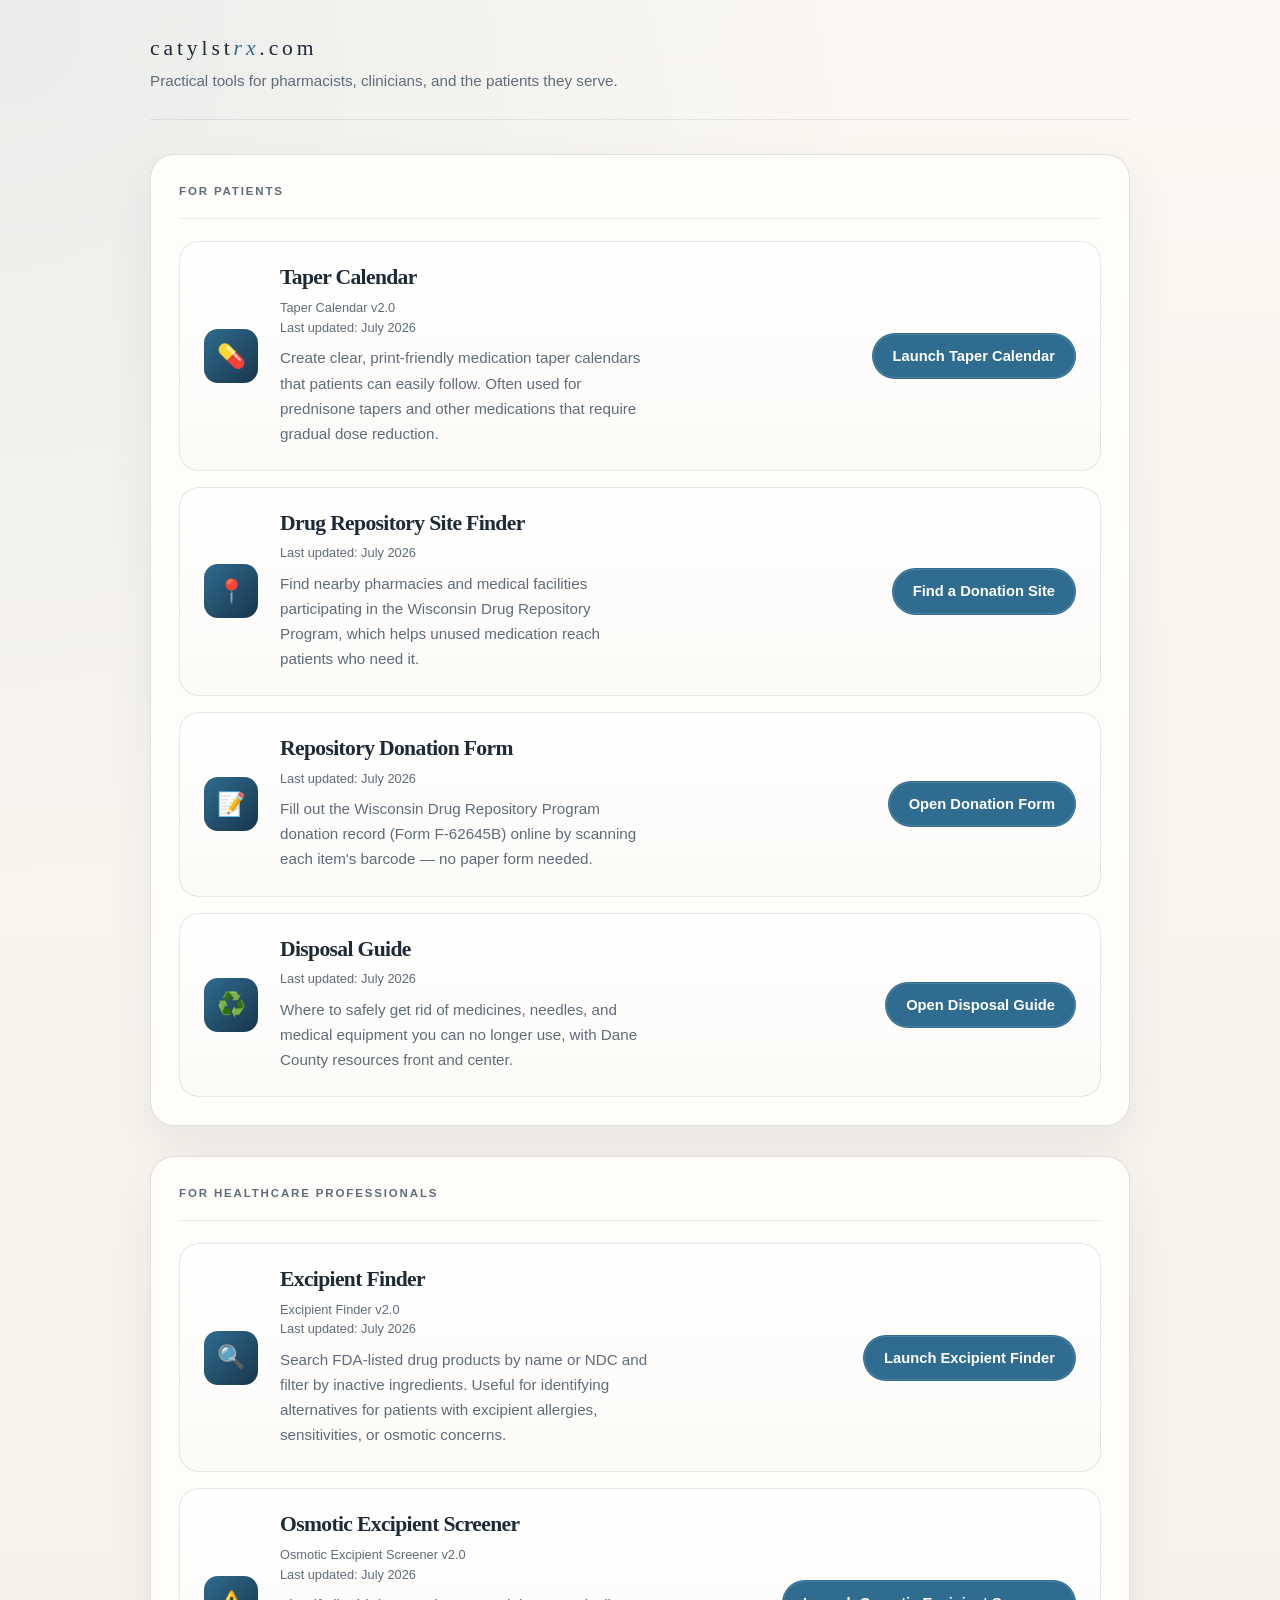
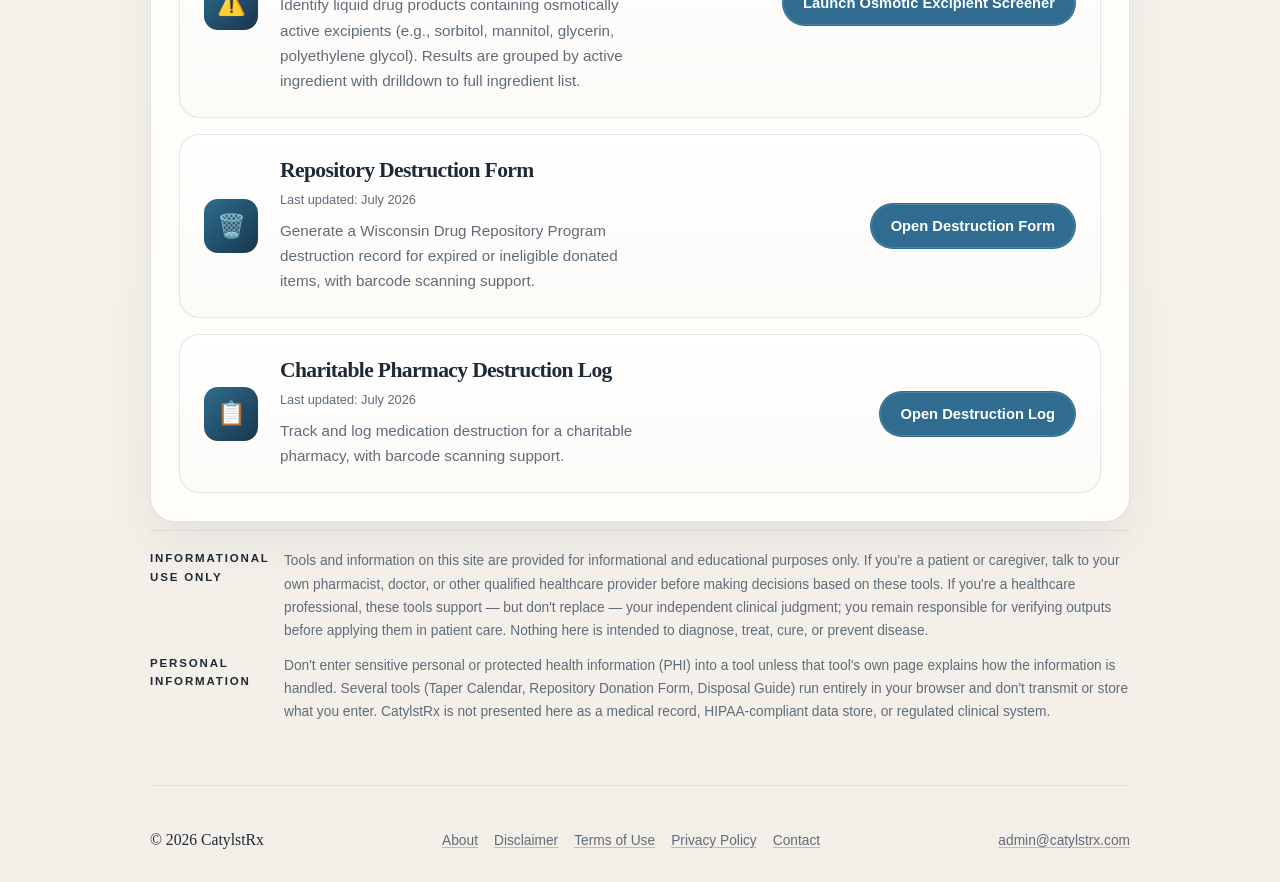
==== index.html @ 15742e67 "Reposition homepage and legal pages for a mixed patient/clinician audience List all 8 tools split in" ====
<!DOCTYPE html>
<html lang="en">
<head>
  <meta charset="UTF-8" />
  <!-- Google tag (gtag.js) -->
  <script async src="https://www.googletagmanager.com/gtag/js?id=G-BW46R6CCKD"></script>
  <script>
    window.dataLayer = window.dataLayer || [];
    function gtag(){dataLayer.push(arguments);}
    gtag('js', new Date());
    gtag('config', 'G-BW46R6CCKD');
  </script>
  <meta name="viewport" content="width=device-width, initial-scale=1.0" />
  <title>Medication Taper Calendar Generator for Clinicians | CatylstRx</title>
  <link rel="icon" type="image/svg+xml" href="favicon.svg" />
  <link rel="canonical" href="https://www.catylstrx.com/" />
  <meta
    name="description"
    content="Create clear, print-friendly medication taper calendars for patients. A simple tool for pharmacists and clinicians that helps generate structured taper schedules."
  />
  <meta name="robots" content="index, follow" />
  <meta property="og:title" content="Medication Taper Calendar Generator | CatylstRx" />
  <meta property="og:description" content="Create clear, printable medication taper calendars for patients." />
  <meta property="og:type" content="website" />
  <meta property="og:url" content="https://www.catylstrx.com" />
  <meta property="og:image" content="https://www.catylstrx.com/favicon.svg" />
  <script type="application/ld+json">
  {
   "@context": "https://schema.org",
   "@type": "WebApplication",
   "name": "TaperCal",
   "applicationCategory": "HealthApplication",
   "operatingSystem": "Web",
   "description": "A tool that generates clear medication taper calendars for clinicians and patients.",
   "url": "https://www.catylstrx.com",
   "creator": {
     "@type": "Person",
     "name": "Philip Trapskin"
   }
  }
  </script>
  <script type="application/ld+json">
  {
   "@context": "https://schema.org",
   "@type": "Organization",
   "name": "CatylstRx",
   "url": "https://www.catylstrx.com",
   "founder": {
     "@type": "Person",
     "name": "Philip Trapskin",
     "jobTitle": "Pharmacist"
   },
   "sameAs": [
     "https://www.linkedin.com/in/philip-trapskin-pharmd-bcps-945b9240/"
   ]
  }
  </script>
  <script type="application/ld+json">
  {
   "@context": "https://schema.org",
   "@type": "WebApplication",
   "name": "TaperCal",
   "applicationCategory": "HealthApplication",
   "operatingSystem": "Web",
   "description": "A clinician tool that generates print-friendly medication taper calendars.",
   "url": "https://www.catylstrx.com",
   "creator": {
     "@type": "Person",
     "name": "Philip Trapskin"
   }
  }
  </script>
  <style>
    :root {
      --bg: #f3efe8;
      --bg-soft: #fbf8f3;
      --surface: rgba(255, 255, 255, 0.86);
      --surface-strong: #fffdf9;
      --surface-muted: rgba(255, 255, 255, 0.68);
      --text: #1f2a37;
      --muted: #5f6c7a;
      --line: rgba(31, 42, 55, 0.14);
      --accent: #2f6c8f;
      --accent-deep: #18364c;
      --shadow: 0 22px 50px rgba(24, 54, 76, 0.07);
      --radius: 24px;
    }

    * {
      box-sizing: border-box;
    }

    html,
    body {
      margin: 0;
      min-height: 100%;
    }

    body {
      font-family: Georgia, "Times New Roman", serif;
      color: var(--text);
      background:
        radial-gradient(circle at top left, rgba(47, 108, 143, 0.08), transparent 32%),
        linear-gradient(180deg, var(--bg-soft) 0%, var(--bg) 100%);
      line-height: 1.5;
    }

    a {
      color: inherit;
      text-decoration: none;
    }

    .page {
      min-height: 100vh;
      padding: 28px 24px 24px;
    }

    .shell {
      width: min(100%, 980px);
      margin: 0 auto;
    }

    .topbar {
      display: flex;
      flex-direction: column;
      align-items: flex-start;
      gap: 6px;
      padding: 4px 0 26px;
      border-bottom: 1px solid rgba(31, 42, 55, 0.08);
    }

    .site-tagline {
      margin: 0;
      font-family: Arial, Helvetica, sans-serif;
      font-size: 0.95rem;
      color: var(--muted);
    }

    .wordmark {
      font-size: clamp(1.1rem, 2vw, 1.35rem);
      letter-spacing: 0.18em;
      text-transform: lowercase;
    }

    .wordmark span {
      color: var(--accent);
      font-style: italic;
    }

    .section-label,
    .hero-copy,
    .tool-copy,
    .policy-text,
    .footer-nav,
    .footer-email,
    .footer-meta {
      color: var(--muted);
      font-family: Arial, Helvetica, sans-serif;
    }

    .section-label,
    .policy-label {
      font-size: 0.72rem;
      font-weight: 700;
      letter-spacing: 0.16em;
      text-transform: uppercase;
    }

    .main-content {
      display: grid;
      gap: 30px;
      padding-top: 34px;
    }

    h1,
    h2,
    h3,
    p {
      margin: 0;
    }

    h1,
    h2,
    h3 {
      letter-spacing: -0.03em;
    }

    .tools-section,
    .policy-card {
      border: 1px solid var(--line);
      border-radius: var(--radius);
      background: var(--surface-strong);
    }

    .tools-section {
      padding: 28px;
      box-shadow: var(--shadow);
    }

    .section-heading {
      display: grid;
      gap: 10px;
      padding-bottom: 18px;
      margin-bottom: 22px;
      border-bottom: 1px solid rgba(31, 42, 55, 0.08);
    }

    .section-label {
      margin-bottom: 0;
    }

    .tools-list {
      display: grid;
      gap: 16px;
    }

    .tool-row {
      display: grid;
      grid-template-columns: auto minmax(0, 1fr) auto;
      gap: 22px;
      align-items: center;
      padding: 24px;
      border: 1px solid rgba(31, 42, 55, 0.1);
      border-radius: 20px;
      background: linear-gradient(180deg, #fff 0%, #fcfaf7 100%);
    }

    .tool-icon {
      width: 54px;
      height: 54px;
      border-radius: 14px;
      display: flex;
      align-items: center;
      justify-content: center;
      background: linear-gradient(135deg, var(--accent), var(--accent-deep));
      color: #fff;
      font-size: 1.45rem;
      flex-shrink: 0;
    }

    .tool-body {
      min-width: 0;
      display: grid;
      gap: 8px;
      align-content: center;
    }

    .tool-name {
      font-size: 1.35rem;
      line-height: 1.08;
    }

    .tool-meta {
      color: var(--muted);
      font-family: Arial, Helvetica, sans-serif;
      font-size: 0.8rem;
      line-height: 1.55;
    }

    .tool-copy {
      max-width: 44ch;
      font-size: 0.95rem;
      line-height: 1.65;
    }

    .button {
      display: inline-flex;
      align-items: center;
      justify-content: center;
      min-height: 46px;
      min-width: 162px;
      padding: 11px 20px;
      border: 1px solid transparent;
      border-radius: 999px;
      background: var(--accent);
      box-shadow: inset 0 0 0 1px rgba(255, 255, 255, 0.14);
      color: #fff;
      font-family: Arial, Helvetica, sans-serif;
      font-size: 0.92rem;
      font-weight: 700;
      transition: background 0.2s ease, border-color 0.2s ease, transform 0.15s ease;
    }

    .button:hover {
      background: var(--accent-deep);
      border-color: rgba(255, 255, 255, 0.08);
      transform: translateY(-1px);
    }

    .policy-label {
      color: var(--text);
      font-family: Arial, Helvetica, sans-serif;
    }

    .policy-text {
      font-size: 0.86rem;
      line-height: 1.68;
    }

    .footer-legal {
      display: grid;
      gap: 12px;
      padding: 18px 0 20px;
      border-top: 1px solid rgba(31, 42, 55, 0.08);
      margin-top: 8px;
    }

    .footer-meta {
      display: grid;
      grid-template-columns: 120px minmax(0, 1fr);
      gap: 14px;
      font-size: 0.8rem;
      line-height: 1.6;
    }

    .footer {
      display: grid;
      grid-template-columns: auto 1fr auto;
      gap: 18px;
      align-items: end;
      padding: 42px 0 6px;
      border-top: 1px solid rgba(31, 42, 55, 0.08);
      margin-top: 42px;
    }

    .footer-brand {
      color: var(--text);
      font-size: 0.98rem;
    }

    .footer-nav {
      display: flex;
      justify-content: center;
      gap: 16px;
      flex-wrap: wrap;
      font-size: 0.86rem;
    }

    .footer-email {
      font-size: 0.86rem;
      white-space: nowrap;
    }

    .footer a {
      text-decoration: underline;
      text-decoration-color: rgba(47, 108, 143, 0.36);
      text-underline-offset: 0.16em;
    }

    @media (max-width: 860px) {
      .footer {
        grid-template-columns: 1fr;
        align-items: start;
      }

      .footer-nav {
        justify-content: flex-start;
      }

      .footer-meta {
        grid-template-columns: 1fr;
        gap: 6px;
      }
    }

    @media (max-width: 760px) {
      .topbar,
      .tool-row {
        grid-template-columns: 1fr;
        align-items: start;
      }

      .topbar {
        flex-direction: column;
        align-items: start;
      }

      .tool-row {
        gap: 18px;
      }

      .button {
        min-width: 0;
      }
    }

    @media (max-width: 640px) {
      .page {
        padding: 18px;
      }

      .tools-section {
        padding: 22px;
      }

      .main-content {
        gap: 22px;
        padding-top: 24px;
      }

      h1 {
        max-width: 100%;
        font-size: clamp(1.8rem, 9vw, 2.45rem);
      }

      .button {
        width: 100%;
      }
    }
  </style>
</head>
<body>
  <div class="page">
    <div class="shell">
      <header class="topbar">
        <div class="wordmark">catylst<span>rx</span>.com</div>
        <p class="site-tagline">Practical tools for pharmacists, clinicians, and the patients they serve.</p>
      </header>

      <main class="main-content">
        <section class="tools-section" id="patient-tools" aria-labelledby="patient-tools-title">
          <div class="section-heading">
            <h2 class="section-label" id="patient-tools-title">For Patients</h2>
          </div>

          <div class="tools-list">
            <article class="tool-row">
              <div class="tool-icon" aria-hidden="true">&#128138;</div>
              <div class="tool-body">
                <h3 class="tool-name">Taper Calendar</h3>
                <p class="tool-meta">Taper Calendar v2.0<br />Last updated: July 2026</p>
                <p class="tool-copy">Create clear, print-friendly medication taper calendars that patients can easily follow. Often used for prednisone tapers and other medications that require gradual dose reduction.</p>
              </div>
              <a class="button" href="taper-calendar.html">Launch Taper Calendar</a>
            </article>

            <article class="tool-row">
              <div class="tool-icon" aria-hidden="true">&#128205;</div>
              <div class="tool-body">
                <h3 class="tool-name">Drug Repository Site Finder</h3>
                <p class="tool-meta">Last updated: July 2026</p>
                <p class="tool-copy">Find nearby pharmacies and medical facilities participating in the Wisconsin Drug Repository Program, which helps unused medication reach patients who need it.</p>
              </div>
              <a class="button" href="https://tools.catylstrx.com/donate-meds">Find a Donation Site</a>
            </article>

            <article class="tool-row">
              <div class="tool-icon" aria-hidden="true">&#128221;</div>
              <div class="tool-body">
                <h3 class="tool-name">Repository Donation Form</h3>
                <p class="tool-meta">Last updated: July 2026</p>
                <p class="tool-copy">Fill out the Wisconsin Drug Repository Program donation record (Form F-62645B) online by scanning each item's barcode &mdash; no paper form needed.</p>
              </div>
              <a class="button" href="https://tools.catylstrx.com/drug-donation-record">Open Donation Form</a>
            </article>

            <article class="tool-row">
              <div class="tool-icon" aria-hidden="true">&#9851;&#65039;</div>
              <div class="tool-body">
                <h3 class="tool-name">Disposal Guide</h3>
                <p class="tool-meta">Last updated: July 2026</p>
                <p class="tool-copy">Where to safely get rid of medicines, needles, and medical equipment you can no longer use, with Dane County resources front and center.</p>
              </div>
              <a class="button" href="https://tools.catylstrx.com/dispose-meds">Open Disposal Guide</a>
            </article>
          </div>
        </section>

        <section class="tools-section" id="professional-tools" aria-labelledby="professional-tools-title">
          <div class="section-heading">
            <h2 class="section-label" id="professional-tools-title">For Healthcare Professionals</h2>
          </div>

          <div class="tools-list">
            <article class="tool-row">
              <div class="tool-icon" aria-hidden="true">&#128269;</div>
              <div class="tool-body">
                <h3 class="tool-name">Excipient Finder</h3>
                <p class="tool-meta">Excipient Finder v2.0<br />Last updated: July 2026</p>
                <p class="tool-copy">Search FDA-listed drug products by name or NDC and filter by inactive ingredients. Useful for identifying alternatives for patients with excipient allergies, sensitivities, or osmotic concerns.</p>
              </div>
              <a class="button" href="https://tools.catylstrx.com/">Launch Excipient Finder</a>
            </article>

            <article class="tool-row">
              <div class="tool-icon" aria-hidden="true">&#9888;&#65039;</div>
              <div class="tool-body">
                <h3 class="tool-name">Osmotic Excipient Screener</h3>
                <p class="tool-meta">Osmotic Excipient Screener v2.0<br />Last updated: July 2026</p>
                <p class="tool-copy">Identify liquid drug products containing osmotically active excipients (e.g., sorbitol, mannitol, glycerin, polyethylene glycol). Results are grouped by active ingredient with drilldown to full ingredient list.</p>
              </div>
              <a class="button" href="https://tools.catylstrx.com/osmotic-excipient-screener">Launch Osmotic Excipient Screener</a>
            </article>

            <article class="tool-row">
              <div class="tool-icon" aria-hidden="true">&#128465;&#65039;</div>
              <div class="tool-body">
                <h3 class="tool-name">Repository Destruction Form</h3>
                <p class="tool-meta">Last updated: July 2026</p>
                <p class="tool-copy">Generate a Wisconsin Drug Repository Program destruction record for expired or ineligible donated items, with barcode scanning support.</p>
              </div>
              <a class="button" href="https://tools.catylstrx.com/drug-destruction-record">Open Destruction Form</a>
            </article>

            <article class="tool-row">
              <div class="tool-icon" aria-hidden="true">&#128203;</div>
              <div class="tool-body">
                <h3 class="tool-name">Charitable Pharmacy Destruction Log</h3>
                <p class="tool-meta">Last updated: July 2026</p>
                <p class="tool-copy">Track and log medication destruction for a charitable pharmacy, with barcode scanning support.</p>
              </div>
              <a class="button" href="https://tools.catylstrx.com/charitable-destruction-log">Open Destruction Log</a>
            </article>
          </div>
        </section>

      </main>

      <section class="footer-legal" aria-label="Compliance notices">
        <div class="footer-meta">
          <div class="policy-label" id="homepage-disclaimer-title">Informational Use Only</div>
          <div class="policy-text">
            Tools and information on this site are provided for informational and educational purposes only. If you're a patient or caregiver, talk to your own pharmacist, doctor, or other qualified healthcare provider before making decisions based on these tools. If you're a healthcare professional, these tools support &mdash; but don't replace &mdash; your independent clinical judgment; you remain responsible for verifying outputs before applying them in patient care. Nothing here is intended to diagnose, treat, cure, or prevent disease.
          </div>
        </div>
        <div class="footer-meta">
          <div class="policy-label" id="homepage-phi-title">Personal Information</div>
          <div class="policy-text">
            Don't enter sensitive personal or protected health information (PHI) into a tool unless that tool's own page explains how the information is handled. Several tools (Taper Calendar, Repository Donation Form, Disposal Guide) run entirely in your browser and don't transmit or store what you enter. CatylstRx is not presented here as a medical record, HIPAA-compliant data store, or regulated clinical system.
          </div>
        </div>
      </section>

      <footer class="footer">
        <div>
          <div class="footer-brand">&copy; 2026 CatylstRx</div>
        </div>
        <nav class="footer-nav" aria-label="Footer navigation">
          <a href="/about">About</a>
          <a href="/disclaimer">Disclaimer</a>
          <a href="/terms">Terms of Use</a>
          <a href="/privacy">Privacy Policy</a>
          <a href="mailto:admin@catylstrx.com">Contact</a>
        </nav>
        <a class="footer-email" href="mailto:admin@catylstrx.com">admin@catylstrx.com</a>
      </footer>
    </div>
  </div>
</body>
</html>
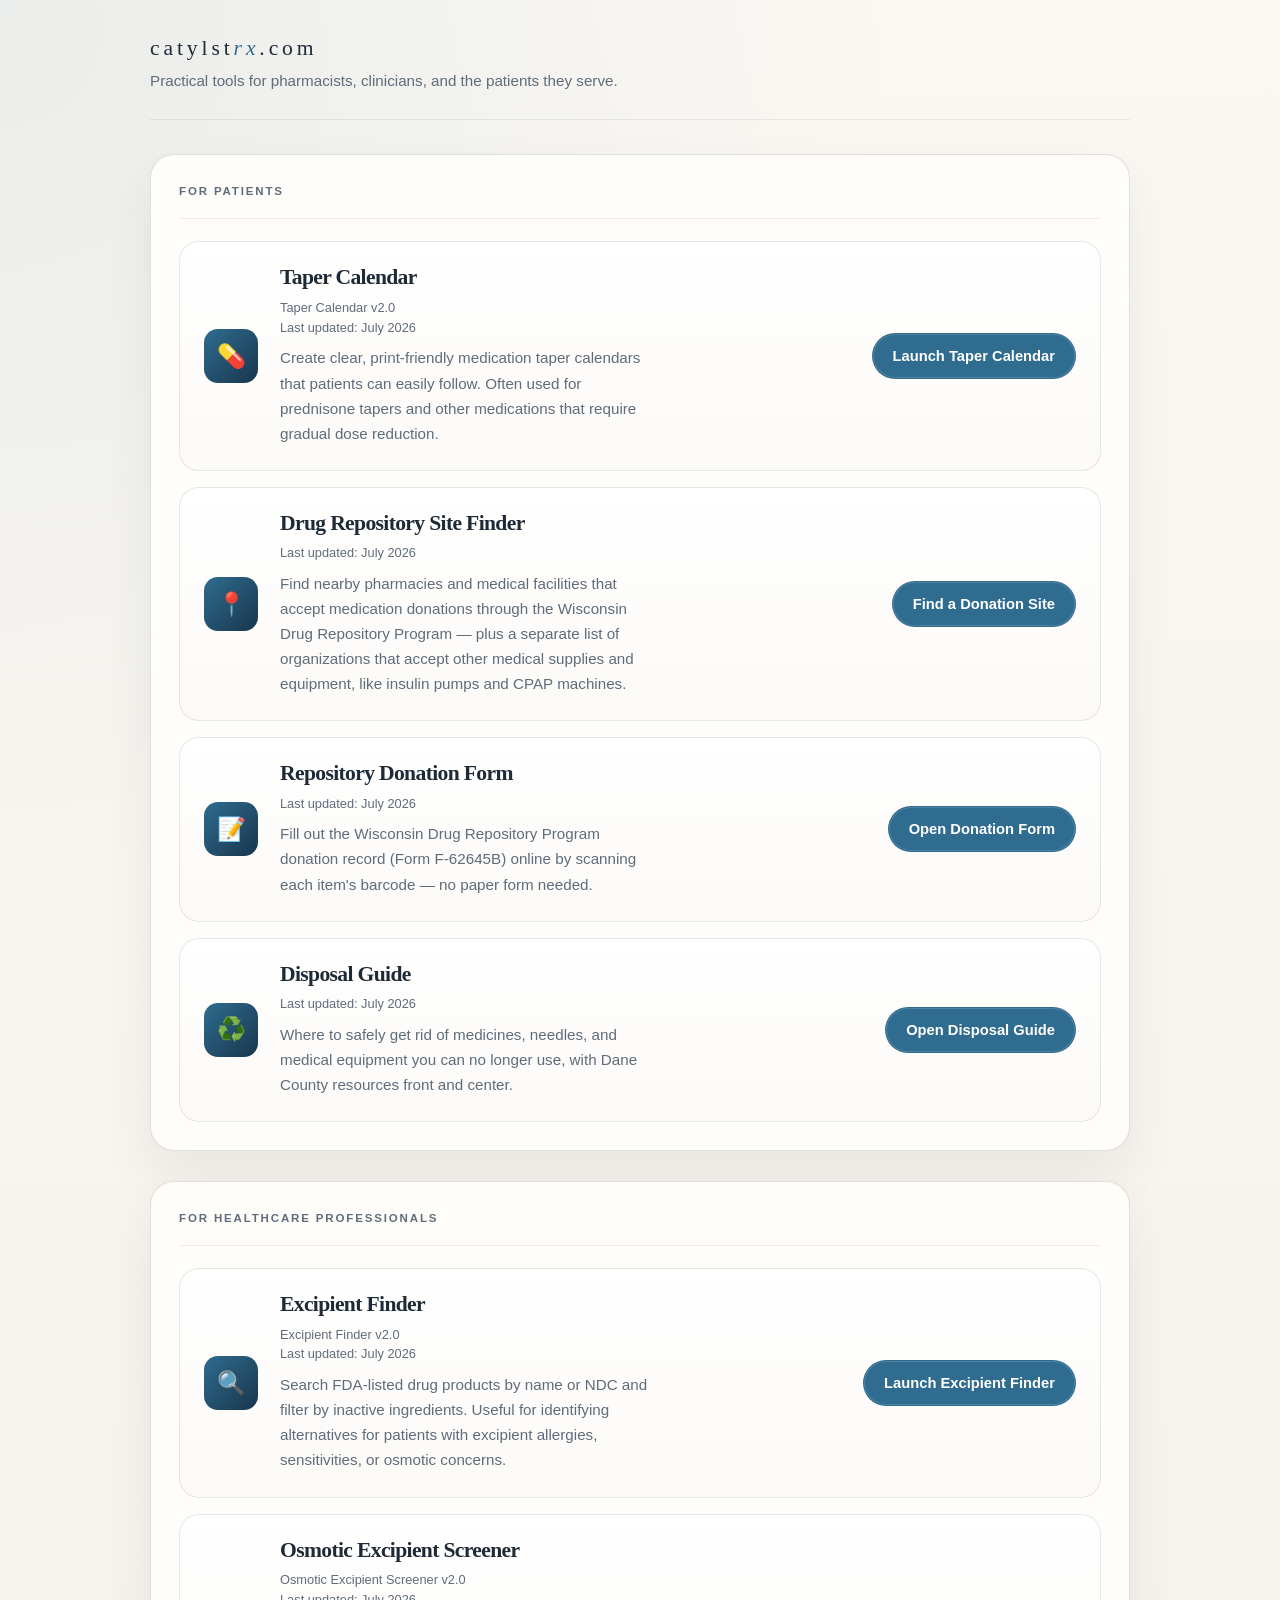
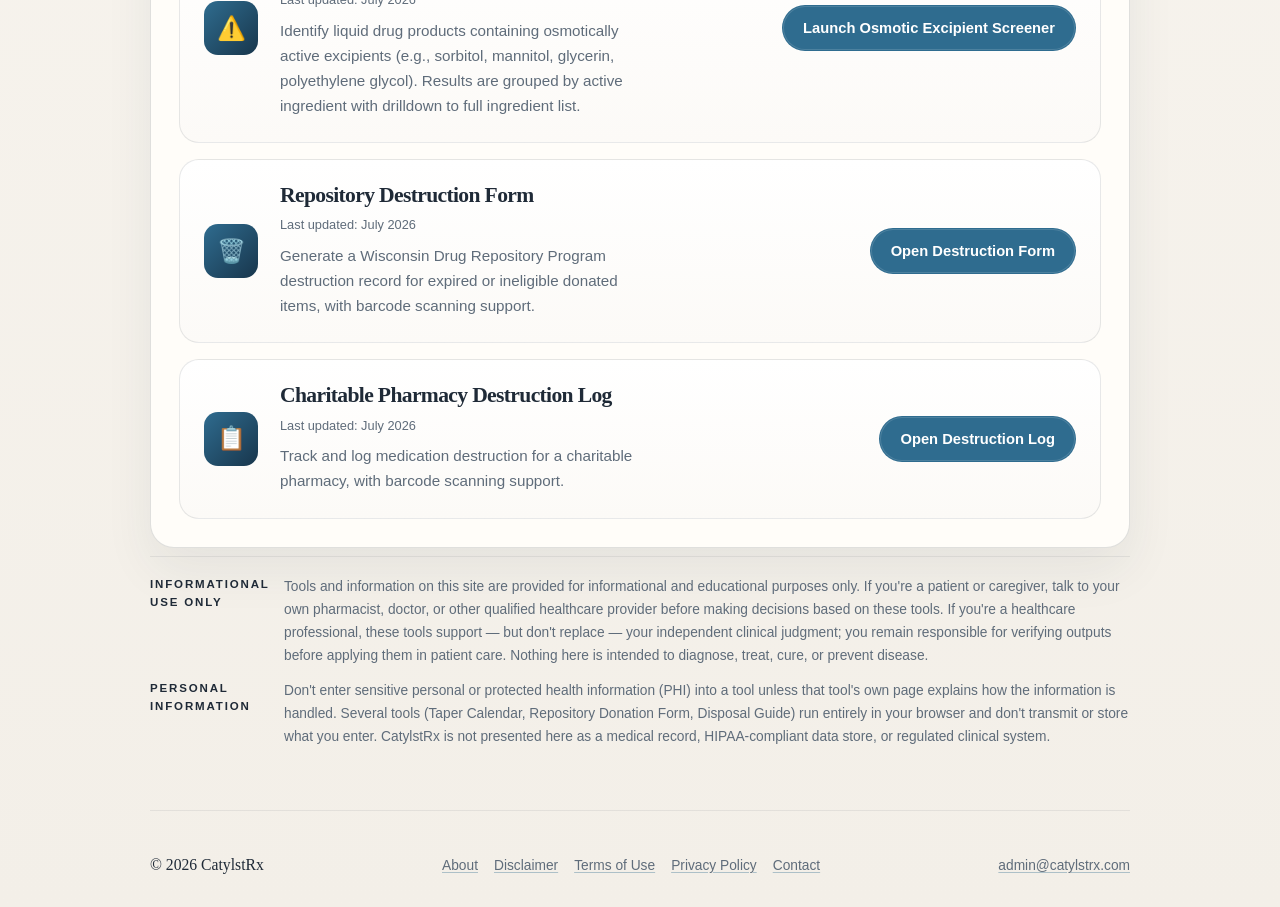
==== commit 3149de38: "Clarify Drug Repository Site Finder card description The program itself only accepts medication dona" ====
--- a/index.html
+++ b/index.html
@@ -439,7 +439,7 @@
               <div class="tool-body">
                 <h3 class="tool-name">Drug Repository Site Finder</h3>
                 <p class="tool-meta">Last updated: July 2026</p>
-                <p class="tool-copy">Find nearby pharmacies and medical facilities participating in the Wisconsin Drug Repository Program, which helps unused medication reach patients who need it.</p>
+                <p class="tool-copy">Find nearby pharmacies and medical facilities that accept medication donations through the Wisconsin Drug Repository Program &mdash; plus a separate list of organizations that accept other medical supplies and equipment, like insulin pumps and CPAP machines.</p>
               </div>
               <a class="button" href="https://tools.catylstrx.com/donate-meds">Find a Donation Site</a>
             </article>
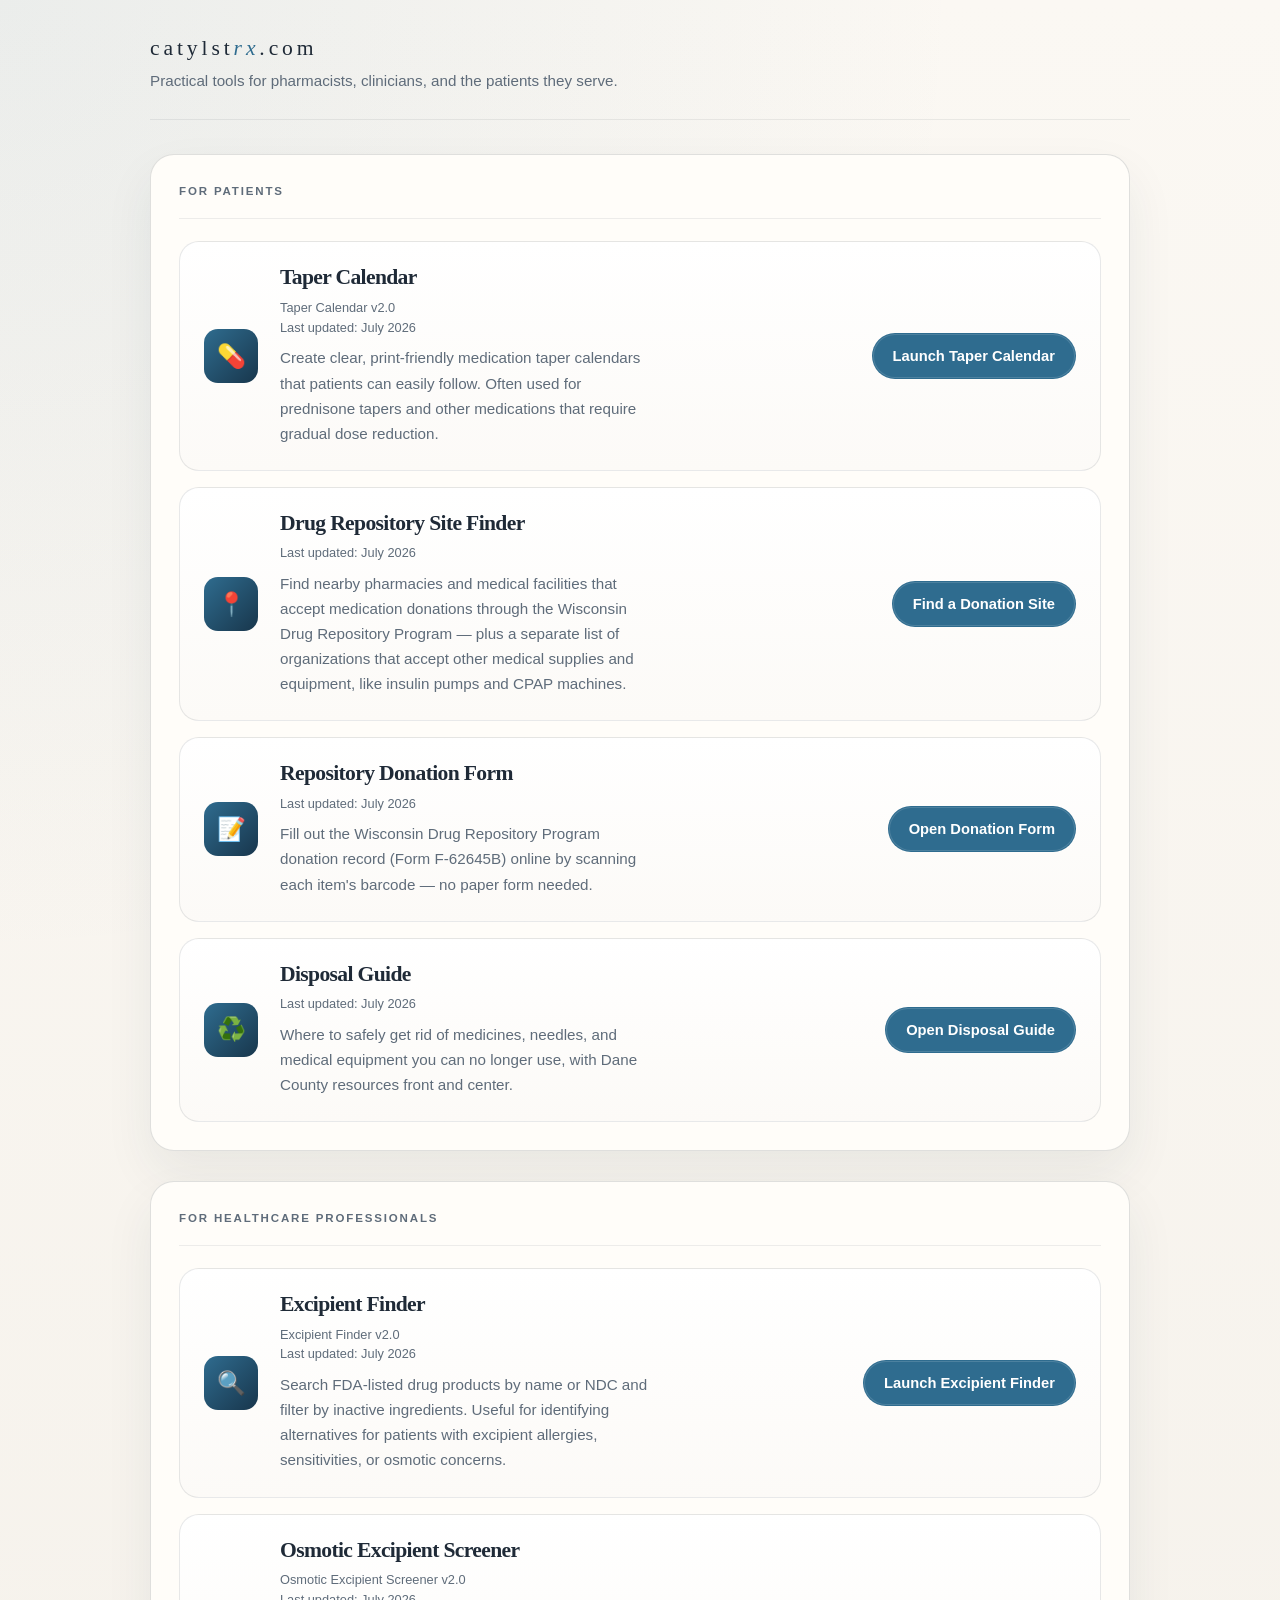
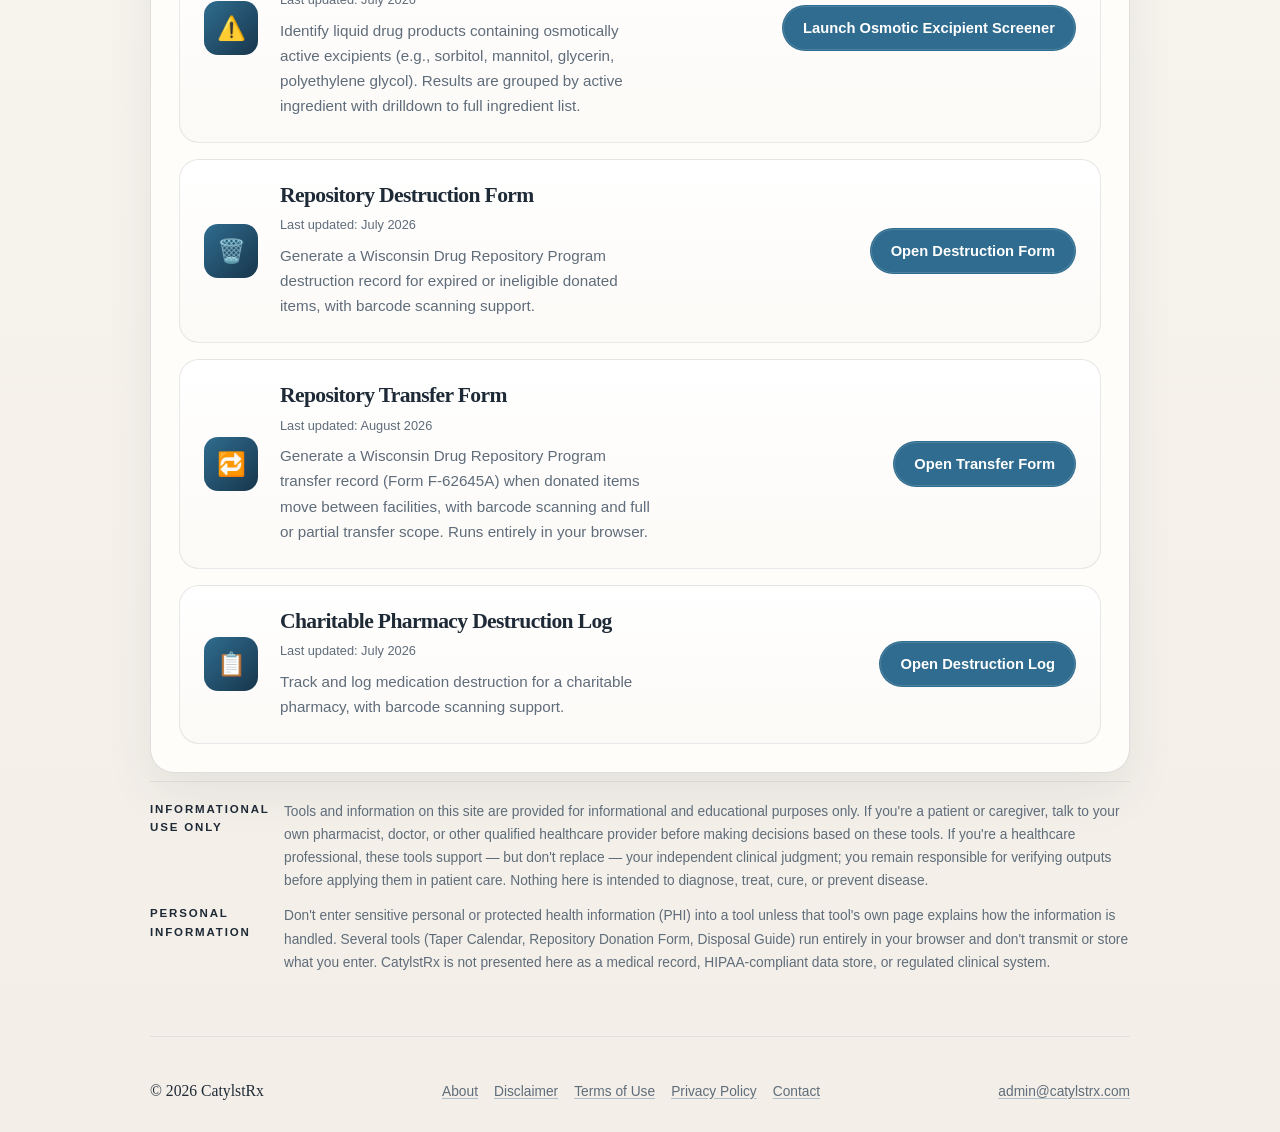
==== commit 8c14840d: "Add Repository Transfer Form card to homepage Co-Authored-By: Claude Sonnet 5 <noreply@anthropic.com" ====
--- a/index.html
+++ b/index.html
@@ -503,6 +503,16 @@
             </article>
 
             <article class="tool-row">
+              <div class="tool-icon" aria-hidden="true">&#128257;</div>
+              <div class="tool-body">
+                <h3 class="tool-name">Repository Transfer Form</h3>
+                <p class="tool-meta">Last updated: August 2026</p>
+                <p class="tool-copy">Generate a Wisconsin Drug Repository Program transfer record (Form F-62645A) when donated items move between facilities, with barcode scanning and full or partial transfer scope. Runs entirely in your browser.</p>
+              </div>
+              <a class="button" href="https://tools.catylstrx.com/drug-transfer-record">Open Transfer Form</a>
+            </article>
+
+            <article class="tool-row">
               <div class="tool-icon" aria-hidden="true">&#128203;</div>
               <div class="tool-body">
                 <h3 class="tool-name">Charitable Pharmacy Destruction Log</h3>
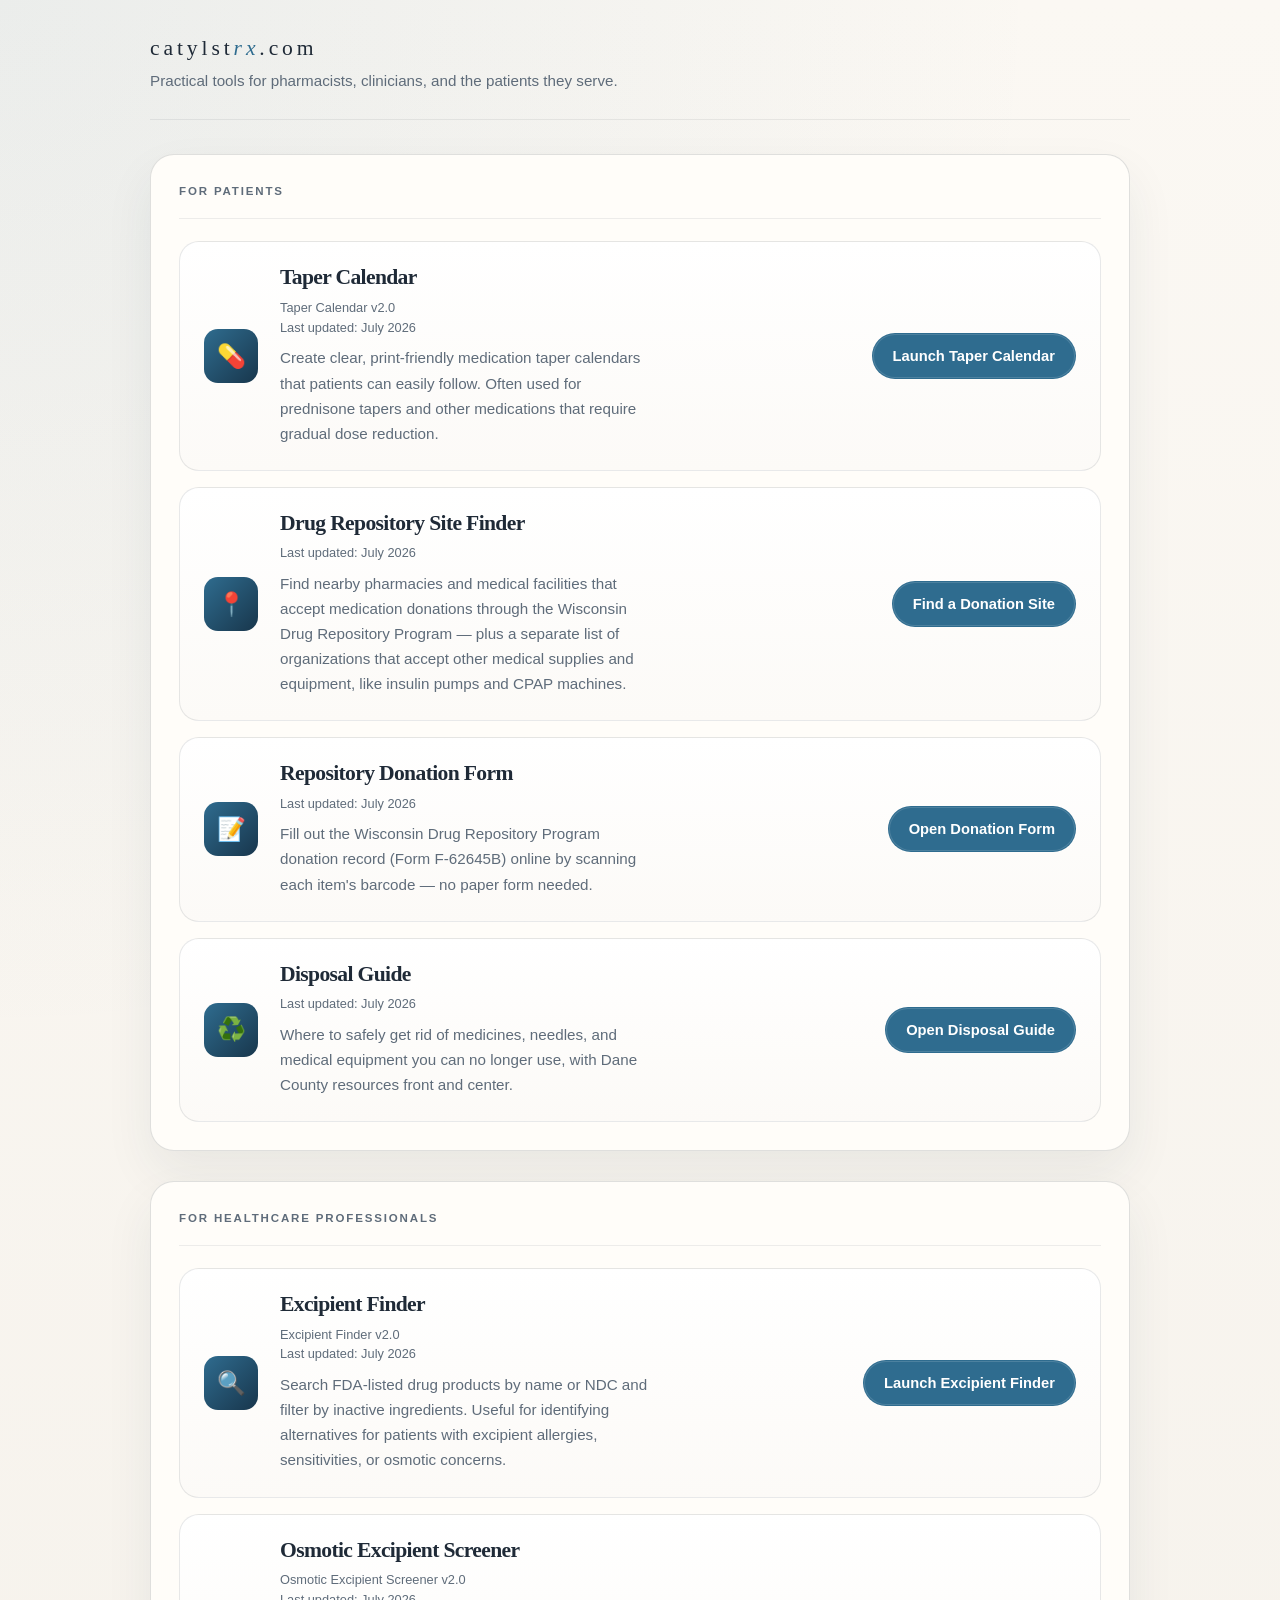
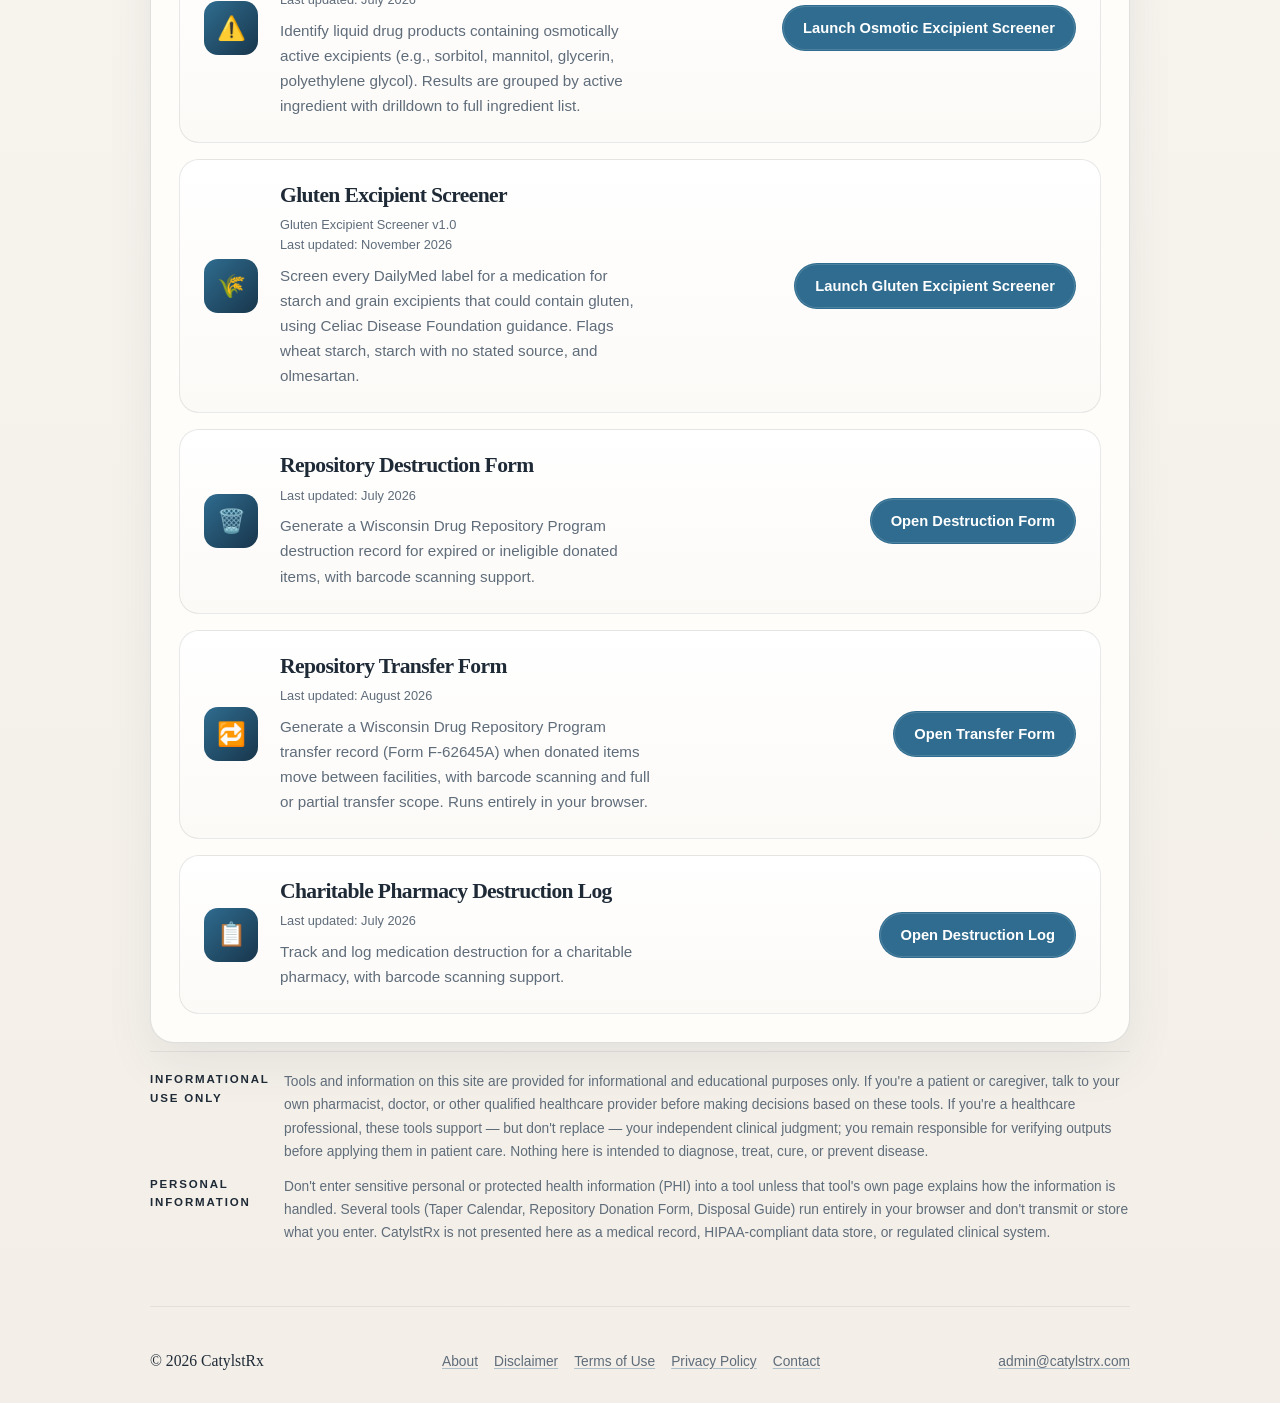
==== commit e17c17fc: "Add Gluten Excipient Screener card to homepage Co-Authored-By: Claude Opus 5.5 <noreply@anthropic.co" ====
--- a/index.html
+++ b/index.html
@@ -493,6 +493,16 @@
             </article>
 
             <article class="tool-row">
+              <div class="tool-icon" aria-hidden="true">&#127806;</div>
+              <div class="tool-body">
+                <h3 class="tool-name">Gluten Excipient Screener</h3>
+                <p class="tool-meta">Gluten Excipient Screener v1.0<br />Last updated: November 2026</p>
+                <p class="tool-copy">Screen every DailyMed label for a medication for starch and grain excipients that could contain gluten, using Celiac Disease Foundation guidance. Flags wheat starch, starch with no stated source, and olmesartan.</p>
+              </div>
+              <a class="button" href="https://tools.catylstrx.com/gluten-screener">Launch Gluten Excipient Screener</a>
+            </article>
+
+            <article class="tool-row">
               <div class="tool-icon" aria-hidden="true">&#128465;&#65039;</div>
               <div class="tool-body">
                 <h3 class="tool-name">Repository Destruction Form</h3>
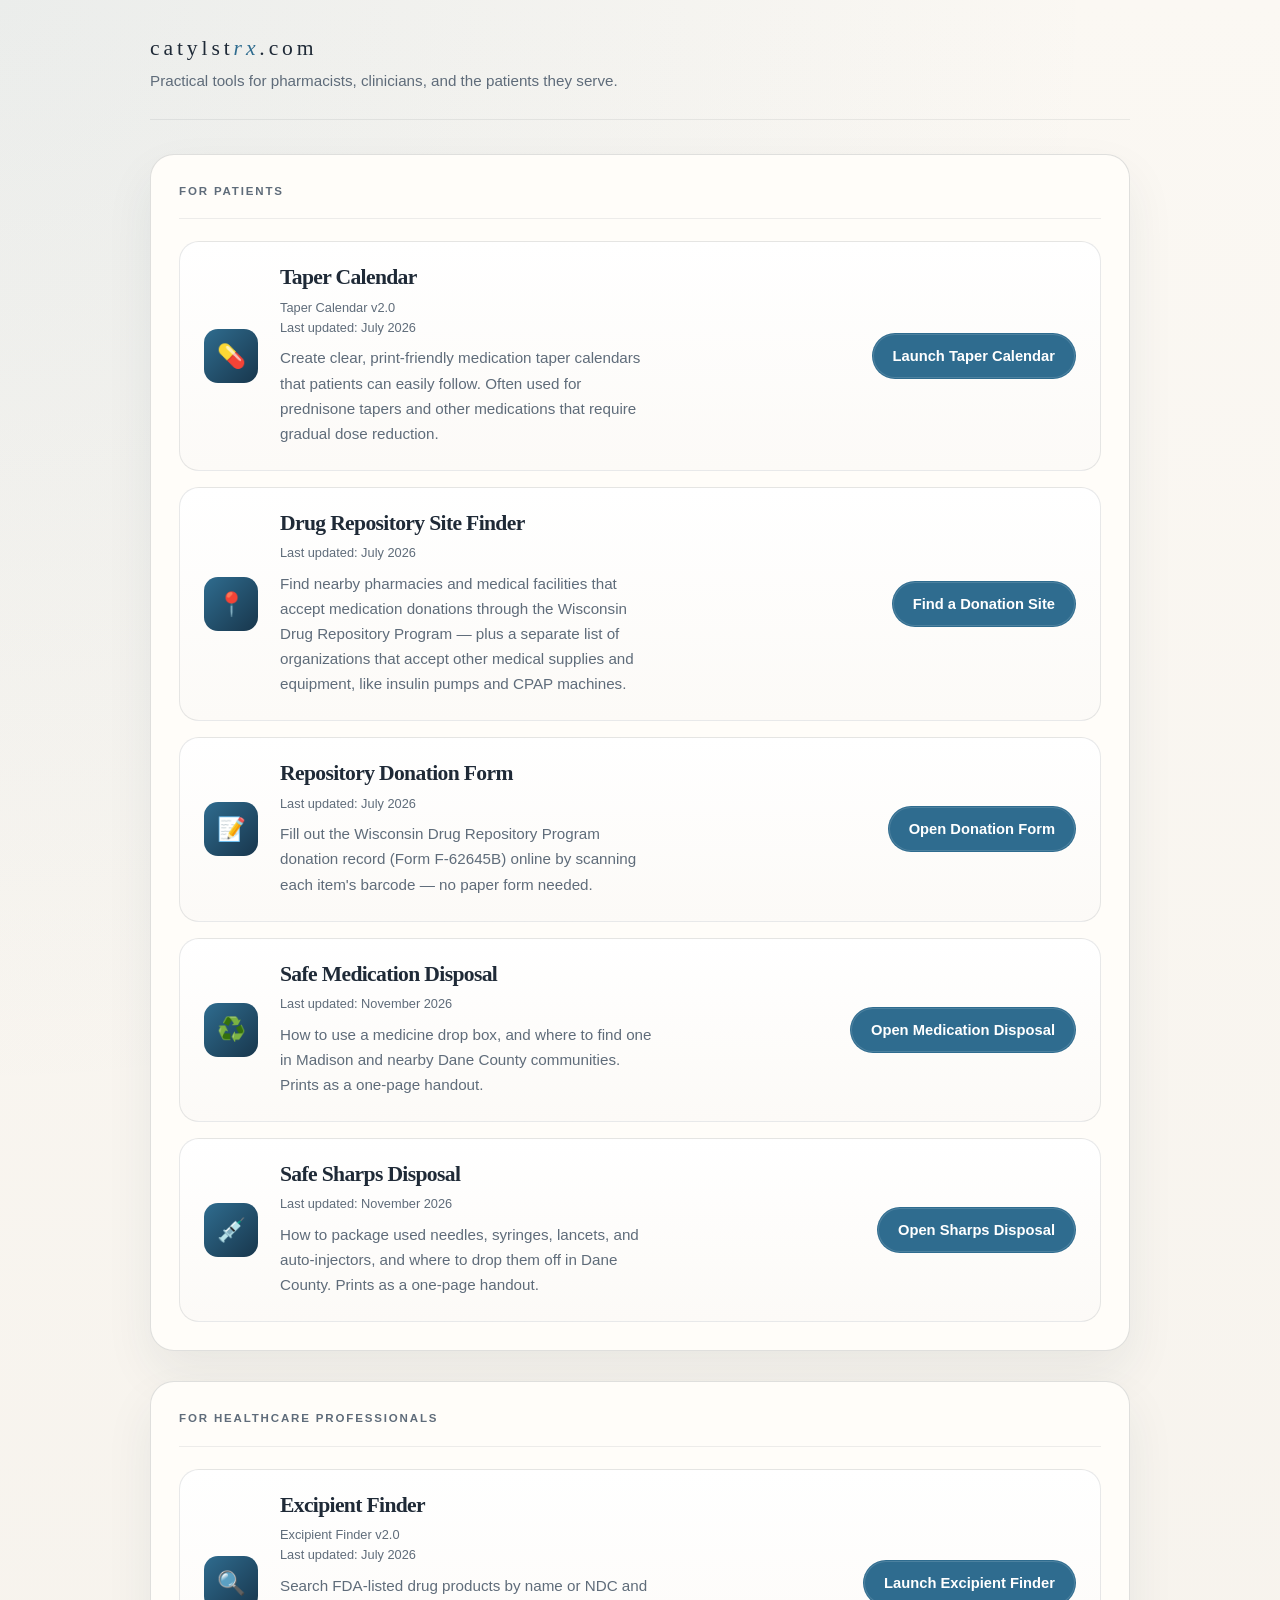
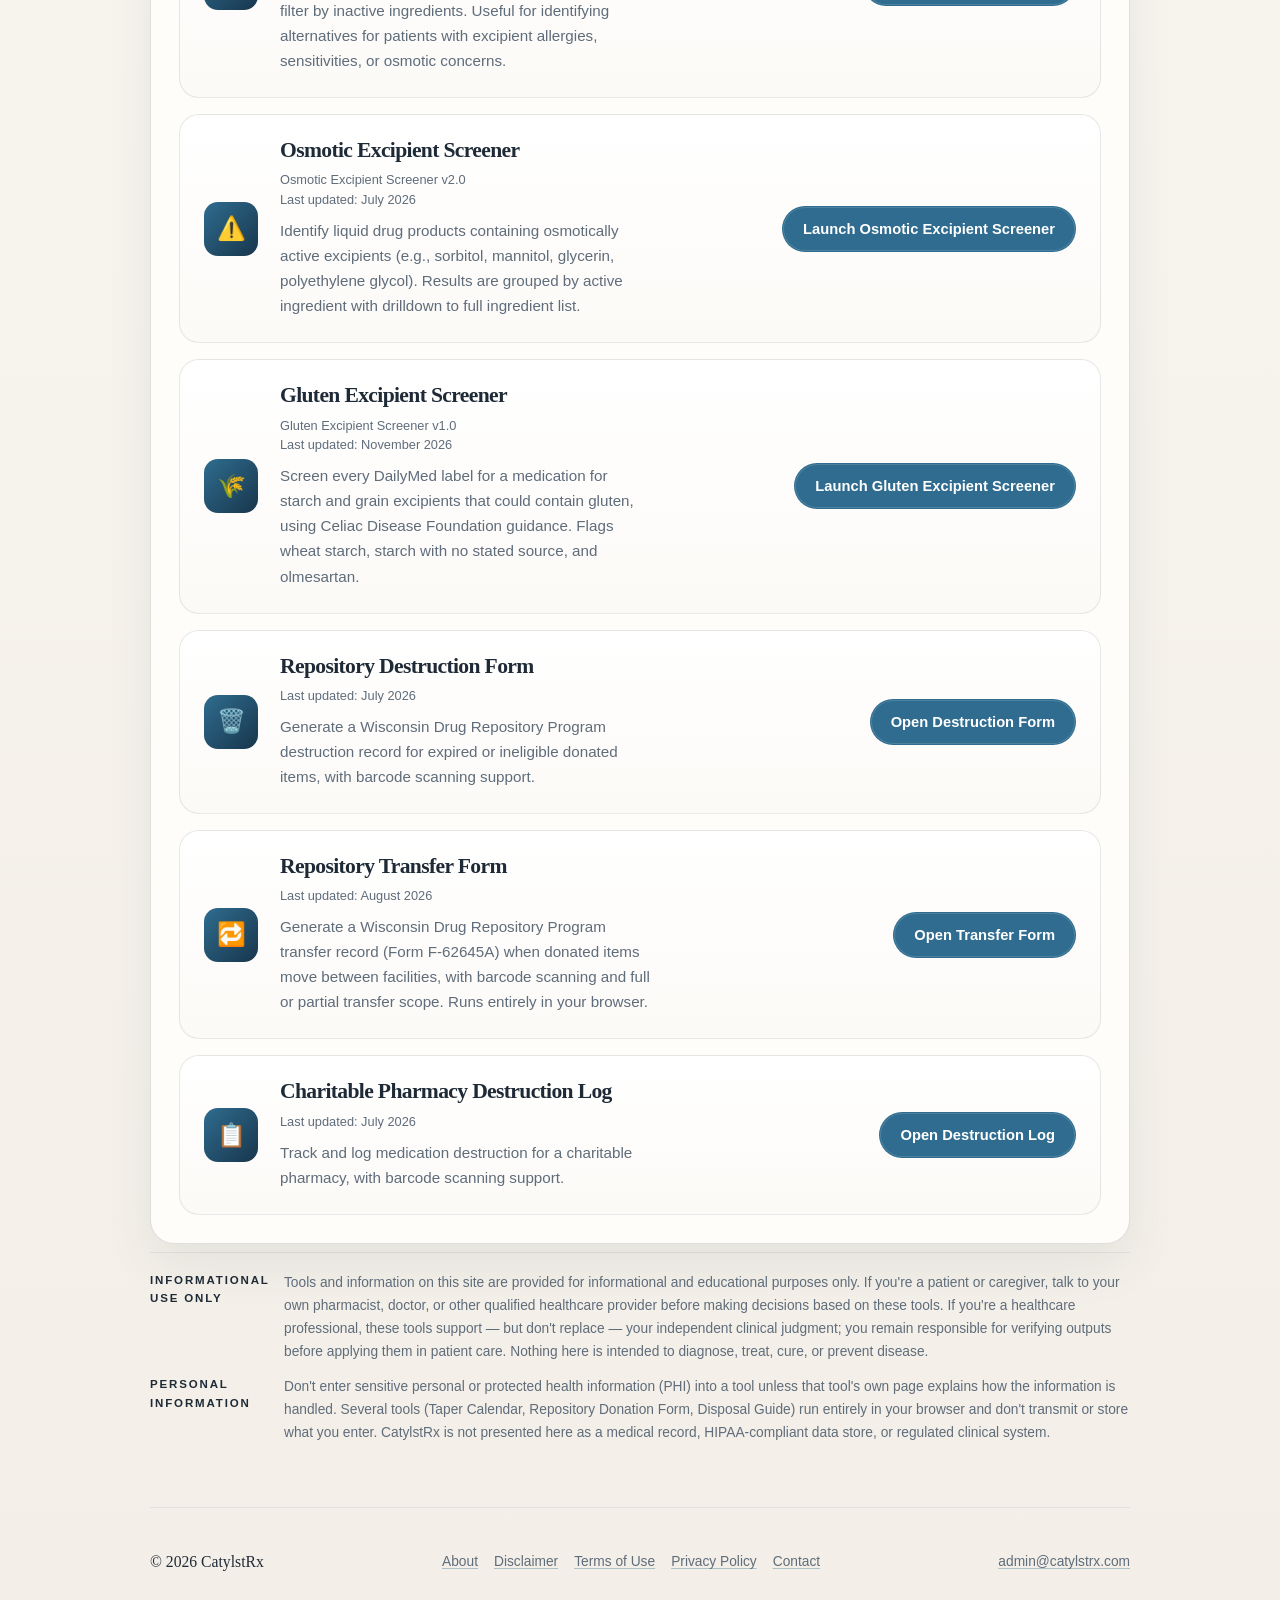
==== commit 24e89360: "Split Disposal Guide card into medication and sharps disposal cards Co-Authored-By: Claude Opus 5.5 " ====
--- a/index.html
+++ b/index.html
@@ -457,11 +457,21 @@
             <article class="tool-row">
               <div class="tool-icon" aria-hidden="true">&#9851;&#65039;</div>
               <div class="tool-body">
-                <h3 class="tool-name">Disposal Guide</h3>
-                <p class="tool-meta">Last updated: July 2026</p>
-                <p class="tool-copy">Where to safely get rid of medicines, needles, and medical equipment you can no longer use, with Dane County resources front and center.</p>
-              </div>
-              <a class="button" href="https://tools.catylstrx.com/dispose-meds">Open Disposal Guide</a>
+                <h3 class="tool-name">Safe Medication Disposal</h3>
+                <p class="tool-meta">Last updated: November 2026</p>
+                <p class="tool-copy">How to use a medicine drop box, and where to find one in Madison and nearby Dane County communities. Prints as a one-page handout.</p>
+              </div>
+              <a class="button" href="https://tools.catylstrx.com/dispose-meds">Open Medication Disposal</a>
+            </article>
+
+            <article class="tool-row">
+              <div class="tool-icon" aria-hidden="true">&#128137;</div>
+              <div class="tool-body">
+                <h3 class="tool-name">Safe Sharps Disposal</h3>
+                <p class="tool-meta">Last updated: November 2026</p>
+                <p class="tool-copy">How to package used needles, syringes, lancets, and auto-injectors, and where to drop them off in Dane County. Prints as a one-page handout.</p>
+              </div>
+              <a class="button" href="https://tools.catylstrx.com/dispose-sharps">Open Sharps Disposal</a>
             </article>
           </div>
         </section>
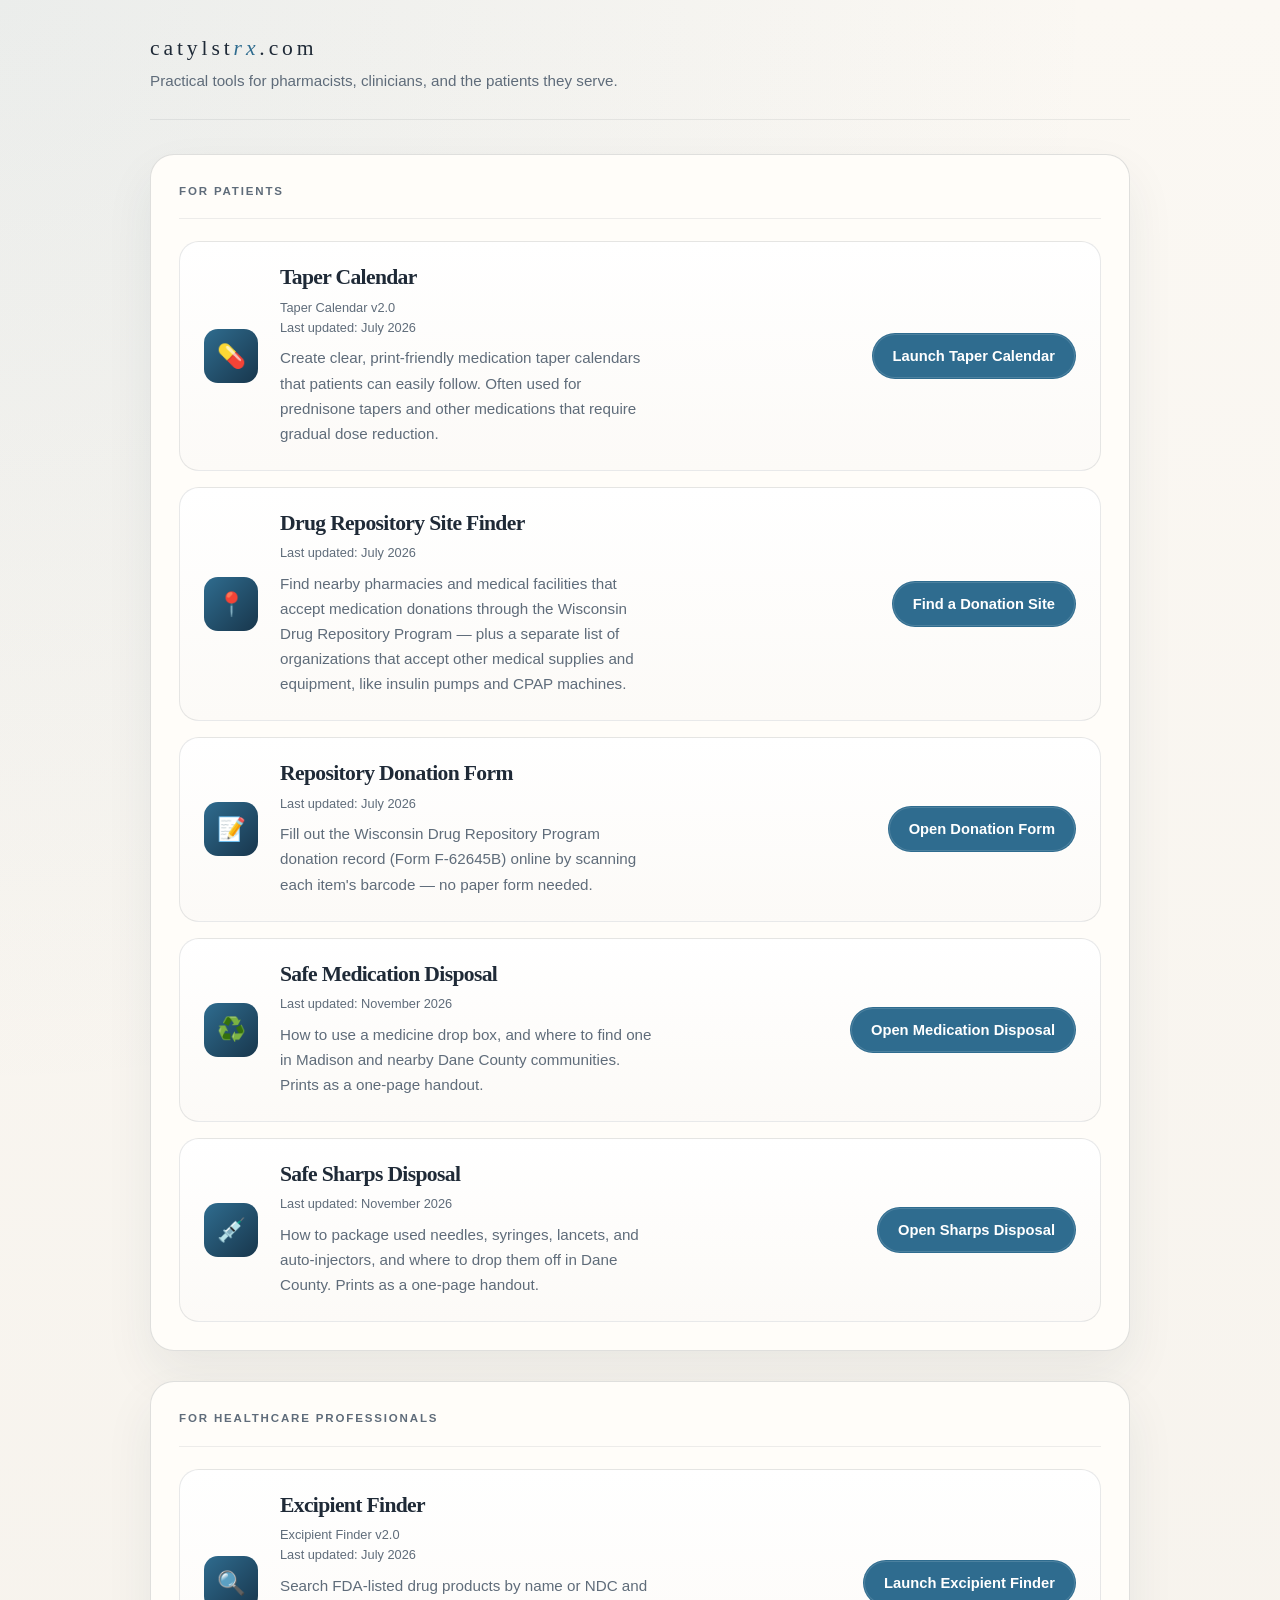
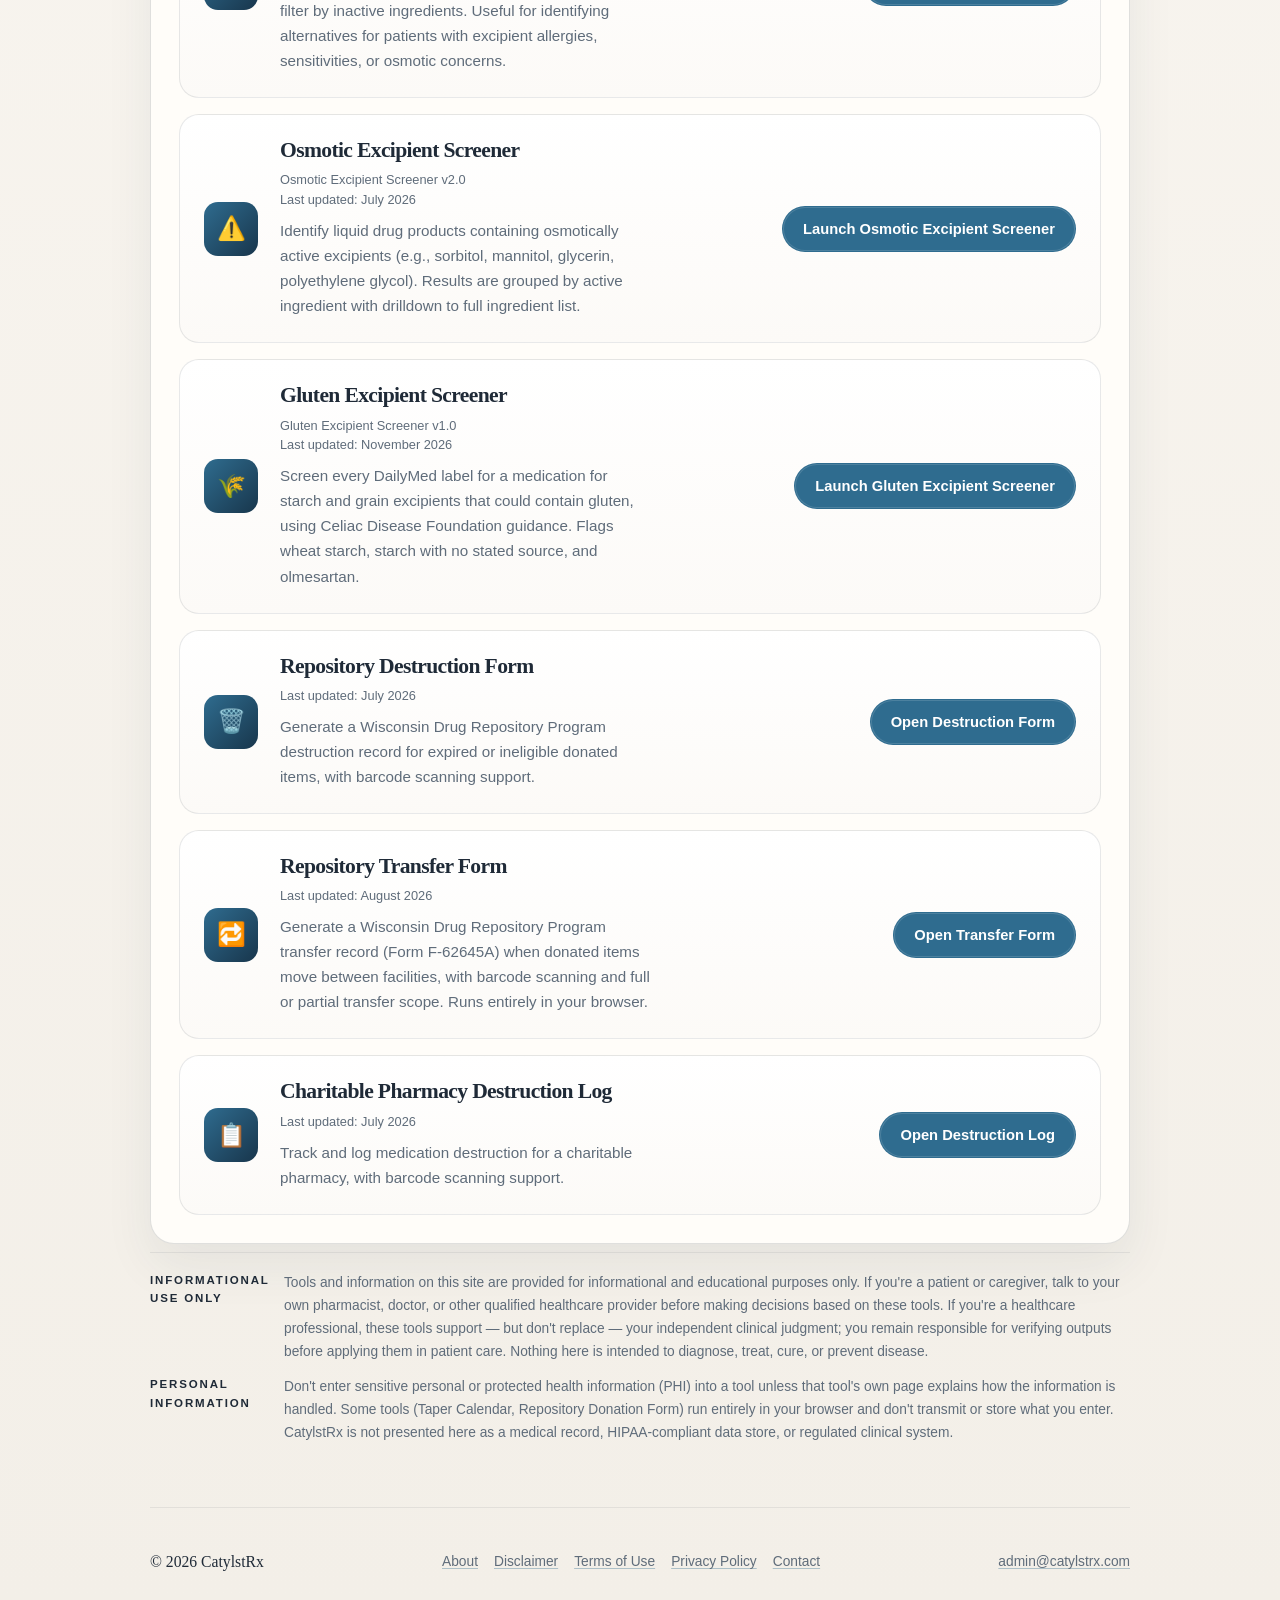
==== commit 5174c22c: "Drop the retired Disposal Guide from browser-only tool notes The disposal pages no longer take any i" ====
--- a/index.html
+++ b/index.html
@@ -556,7 +556,7 @@
         <div class="footer-meta">
           <div class="policy-label" id="homepage-phi-title">Personal Information</div>
           <div class="policy-text">
-            Don't enter sensitive personal or protected health information (PHI) into a tool unless that tool's own page explains how the information is handled. Several tools (Taper Calendar, Repository Donation Form, Disposal Guide) run entirely in your browser and don't transmit or store what you enter. CatylstRx is not presented here as a medical record, HIPAA-compliant data store, or regulated clinical system.
+            Don't enter sensitive personal or protected health information (PHI) into a tool unless that tool's own page explains how the information is handled. Some tools (Taper Calendar, Repository Donation Form) run entirely in your browser and don't transmit or store what you enter. CatylstRx is not presented here as a medical record, HIPAA-compliant data store, or regulated clinical system.
           </div>
         </div>
       </section>
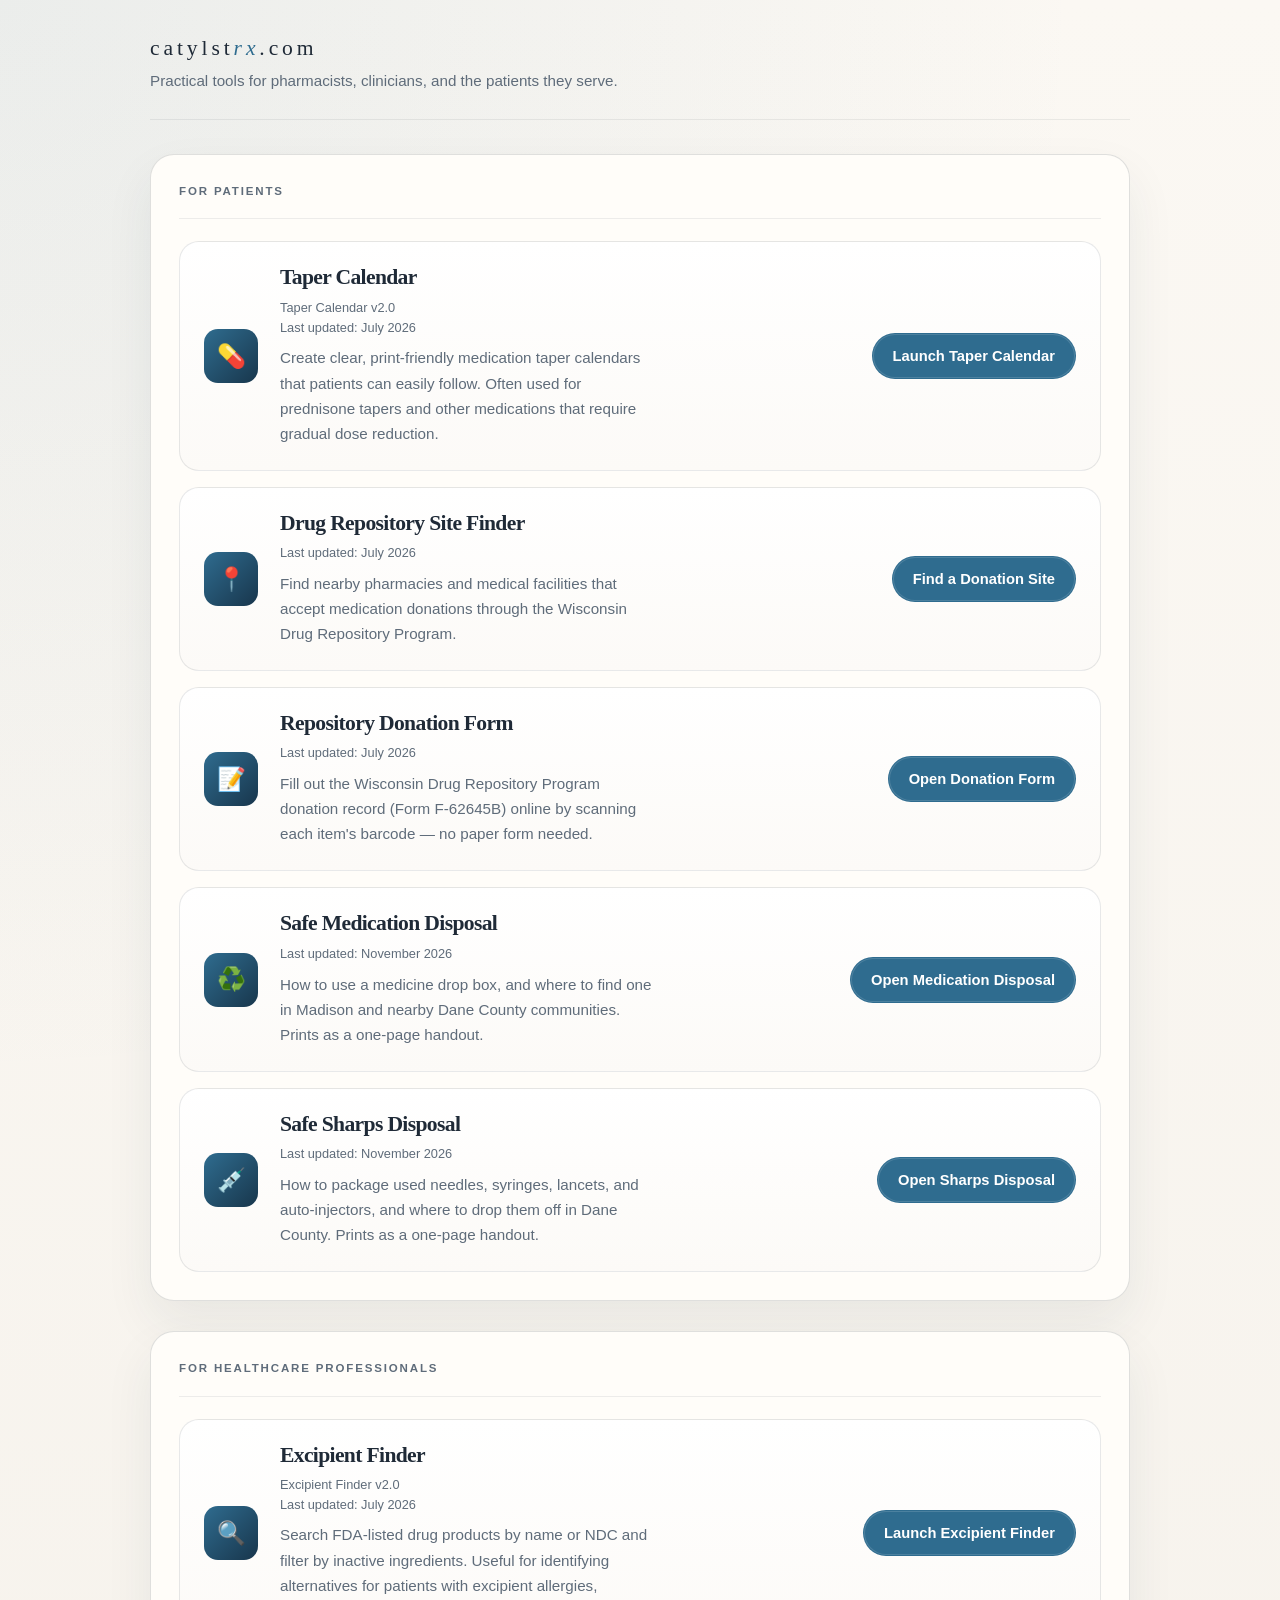
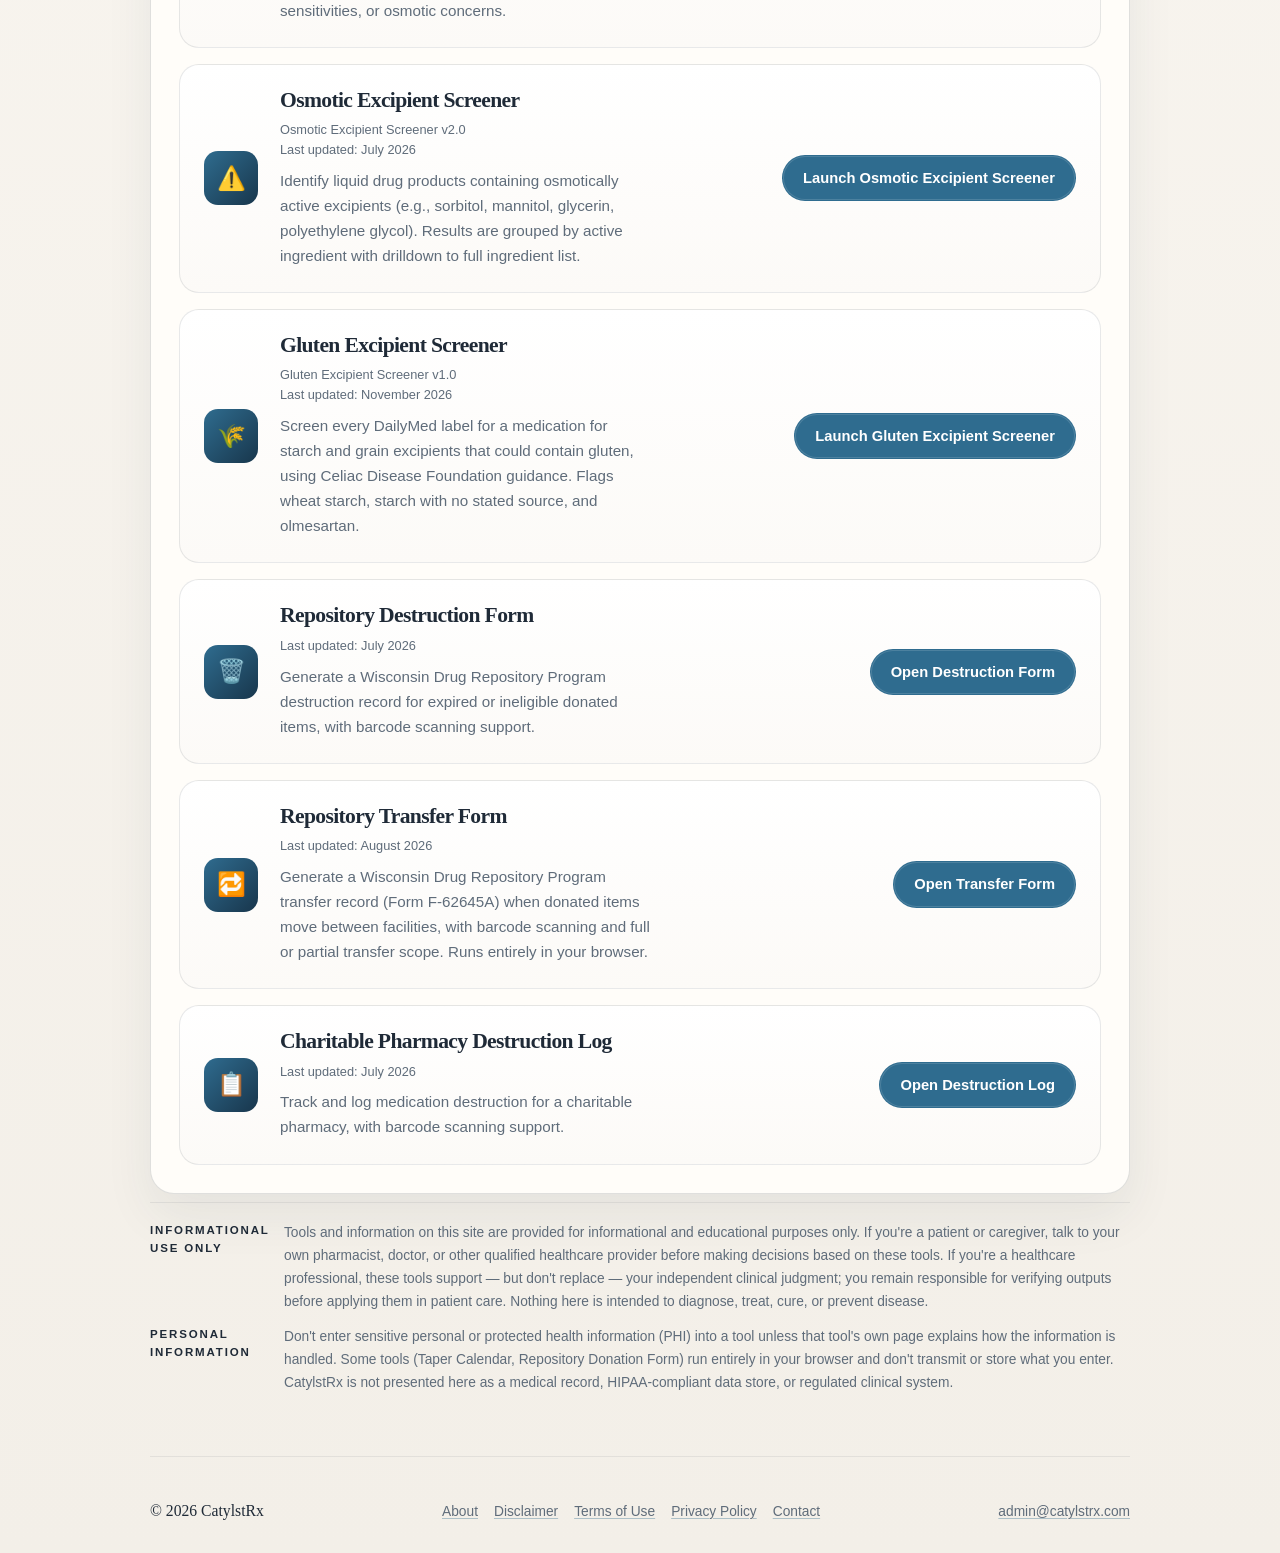
==== commit 6ecfe444: "Drop the supplies and equipment list from the Site Finder card The Site Finder no longer lists outsi" ====
--- a/index.html
+++ b/index.html
@@ -439,7 +439,7 @@
               <div class="tool-body">
                 <h3 class="tool-name">Drug Repository Site Finder</h3>
                 <p class="tool-meta">Last updated: July 2026</p>
-                <p class="tool-copy">Find nearby pharmacies and medical facilities that accept medication donations through the Wisconsin Drug Repository Program &mdash; plus a separate list of organizations that accept other medical supplies and equipment, like insulin pumps and CPAP machines.</p>
+                <p class="tool-copy">Find nearby pharmacies and medical facilities that accept medication donations through the Wisconsin Drug Repository Program.</p>
               </div>
               <a class="button" href="https://tools.catylstrx.com/donate-meds">Find a Donation Site</a>
             </article>
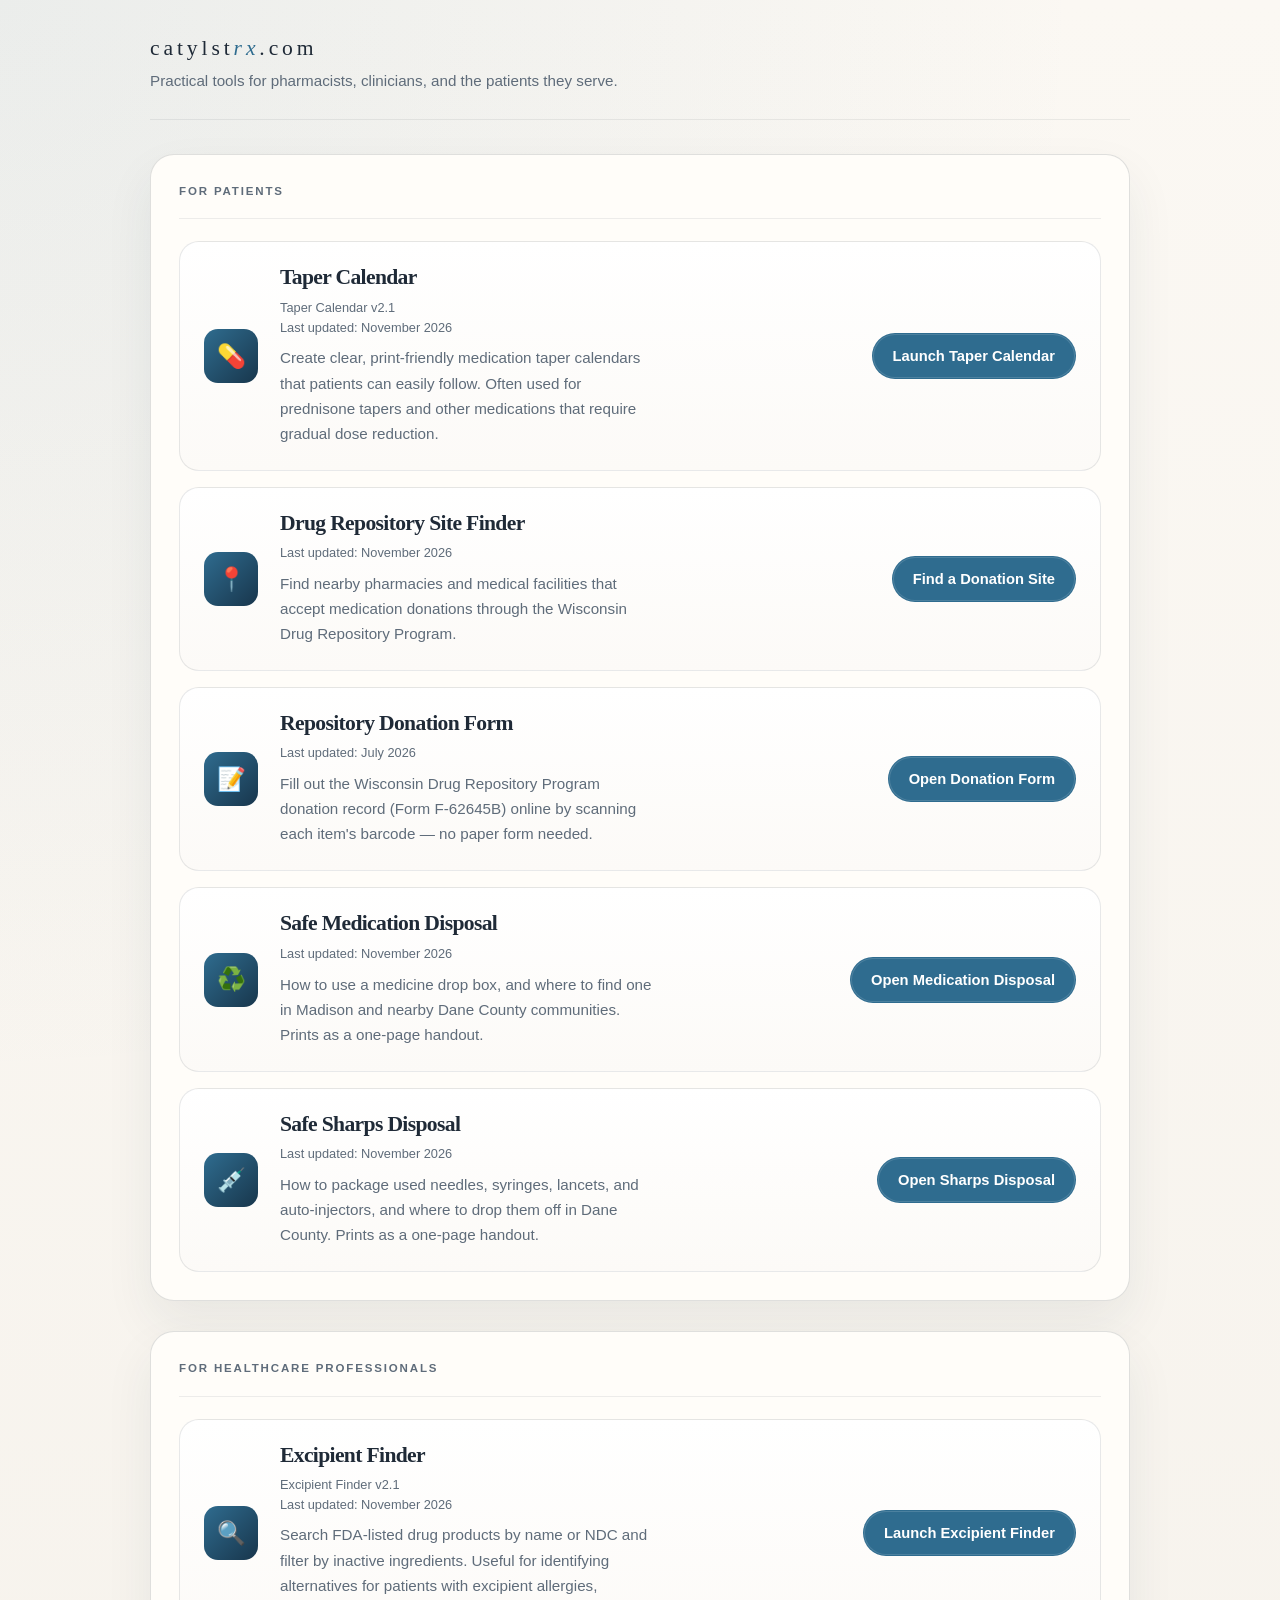
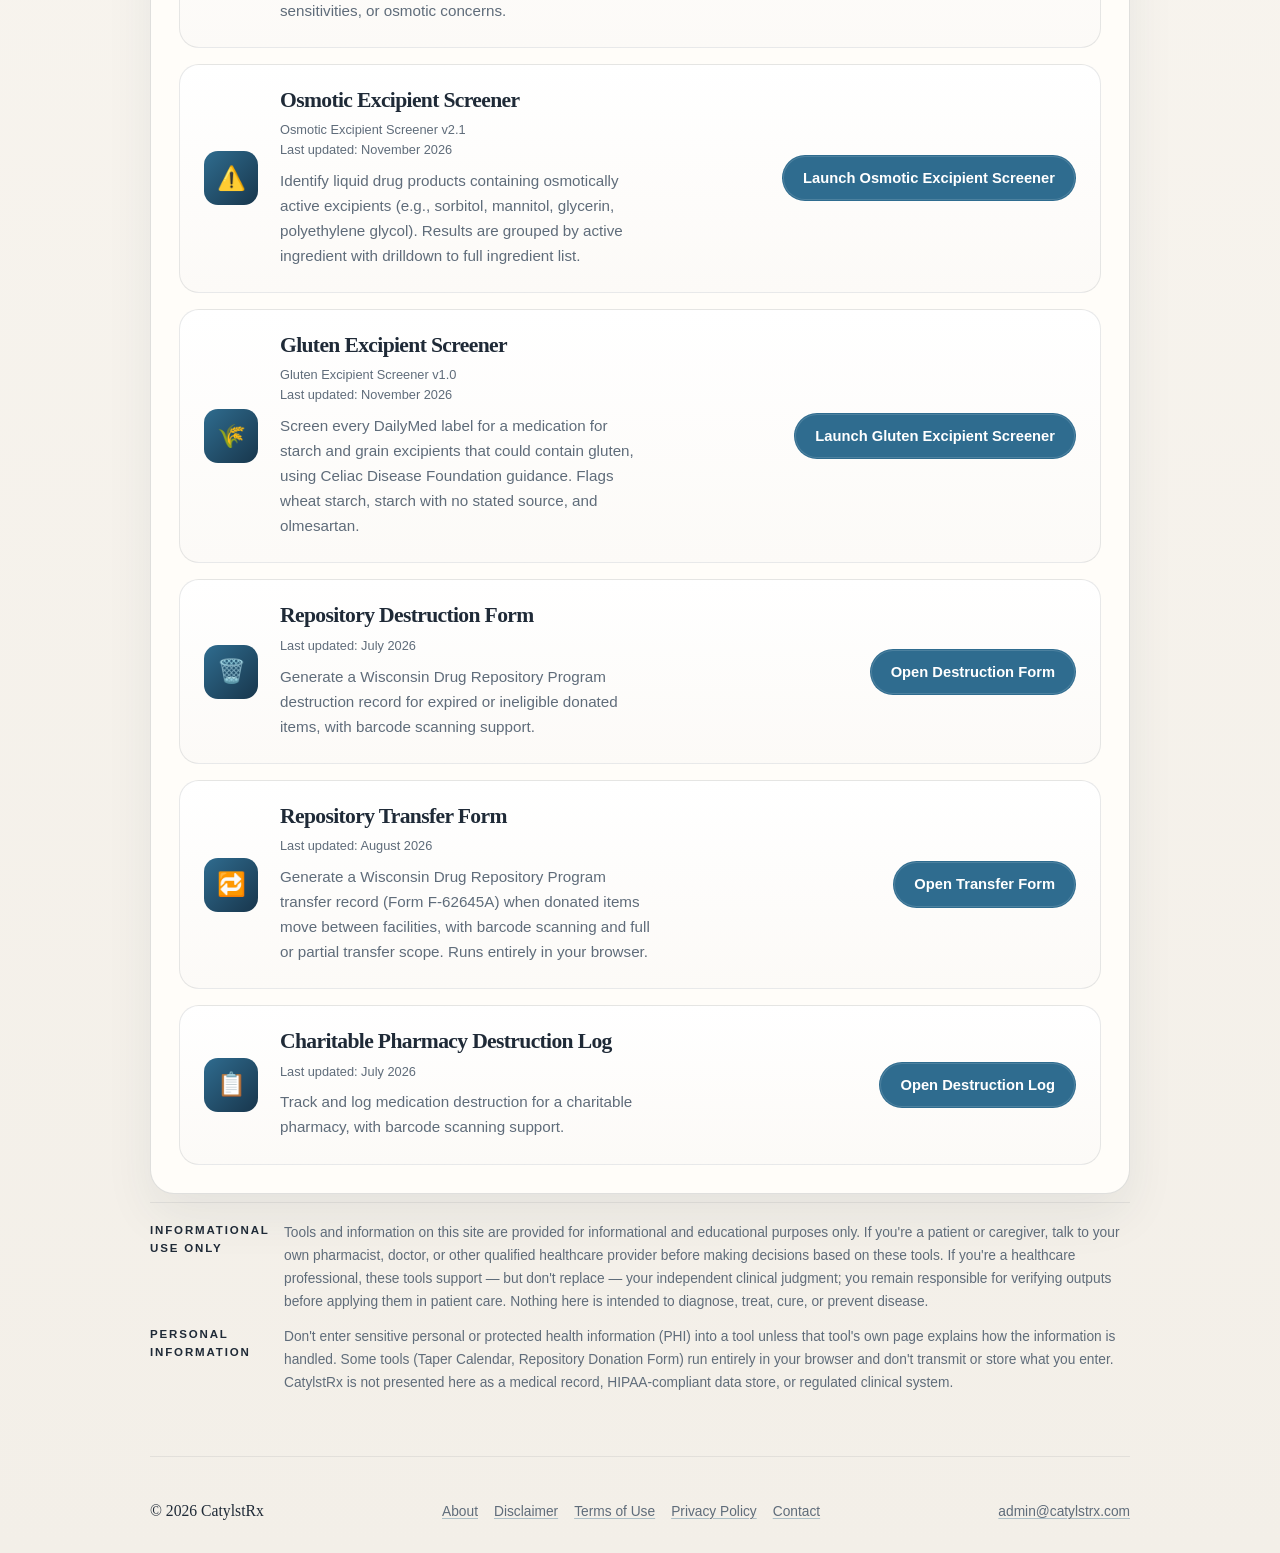
==== commit 77002627: "QA fixes: homepage metadata, version labels, TaperCal accessibility - Homepage title, description, l" ====
--- a/index.html
+++ b/index.html
@@ -11,16 +11,16 @@
     gtag('config', 'G-BW46R6CCKD');
   </script>
   <meta name="viewport" content="width=device-width, initial-scale=1.0" />
-  <title>Medication Taper Calendar Generator for Clinicians | CatylstRx</title>
+  <title>CatylstRx | Medication Tools for Patients and Pharmacists</title>
   <link rel="icon" type="image/svg+xml" href="favicon.svg" />
   <link rel="canonical" href="https://www.catylstrx.com/" />
   <meta
     name="description"
-    content="Create clear, print-friendly medication taper calendars for patients. A simple tool for pharmacists and clinicians that helps generate structured taper schedules."
+    content="Free medication tools for patients, pharmacists, and clinicians: taper calendars, medicine and sharps disposal, Wisconsin drug repository donations, and excipient screeners."
   />
   <meta name="robots" content="index, follow" />
-  <meta property="og:title" content="Medication Taper Calendar Generator | CatylstRx" />
-  <meta property="og:description" content="Create clear, printable medication taper calendars for patients." />
+  <meta property="og:title" content="CatylstRx | Medication Tools for Patients and Pharmacists" />
+  <meta property="og:description" content="Free medication tools: taper calendars, medicine and sharps disposal, drug repository donations, and excipient screeners." />
   <meta property="og:type" content="website" />
   <meta property="og:url" content="https://www.catylstrx.com" />
   <meta property="og:image" content="https://www.catylstrx.com/favicon.svg" />
@@ -62,8 +62,8 @@
    "name": "TaperCal",
    "applicationCategory": "HealthApplication",
    "operatingSystem": "Web",
-   "description": "A clinician tool that generates print-friendly medication taper calendars.",
-   "url": "https://www.catylstrx.com",
+   "description": "A tool that generates print-friendly medication taper calendars for tablets, capsules, and oral liquids.",
+   "url": "https://www.catylstrx.com/taper-calendar.html",
    "creator": {
      "@type": "Person",
      "name": "Philip Trapskin"
@@ -137,6 +137,8 @@
     }
 
     .wordmark {
+      margin: 0;
+      font-weight: inherit;
       font-size: clamp(1.1rem, 2vw, 1.35rem);
       letter-spacing: 0.18em;
       text-transform: lowercase;
@@ -413,7 +415,7 @@
   <div class="page">
     <div class="shell">
       <header class="topbar">
-        <div class="wordmark">catylst<span>rx</span>.com</div>
+        <h1 class="wordmark">catylst<span>rx</span>.com</h1>
         <p class="site-tagline">Practical tools for pharmacists, clinicians, and the patients they serve.</p>
       </header>
 
@@ -428,7 +430,7 @@
               <div class="tool-icon" aria-hidden="true">&#128138;</div>
               <div class="tool-body">
                 <h3 class="tool-name">Taper Calendar</h3>
-                <p class="tool-meta">Taper Calendar v2.0<br />Last updated: July 2026</p>
+                <p class="tool-meta">Taper Calendar v2.1<br />Last updated: November 2026</p>
                 <p class="tool-copy">Create clear, print-friendly medication taper calendars that patients can easily follow. Often used for prednisone tapers and other medications that require gradual dose reduction.</p>
               </div>
               <a class="button" href="taper-calendar.html">Launch Taper Calendar</a>
@@ -438,7 +440,7 @@
               <div class="tool-icon" aria-hidden="true">&#128205;</div>
               <div class="tool-body">
                 <h3 class="tool-name">Drug Repository Site Finder</h3>
-                <p class="tool-meta">Last updated: July 2026</p>
+                <p class="tool-meta">Last updated: November 2026</p>
                 <p class="tool-copy">Find nearby pharmacies and medical facilities that accept medication donations through the Wisconsin Drug Repository Program.</p>
               </div>
               <a class="button" href="https://tools.catylstrx.com/donate-meds">Find a Donation Site</a>
@@ -486,7 +488,7 @@
               <div class="tool-icon" aria-hidden="true">&#128269;</div>
               <div class="tool-body">
                 <h3 class="tool-name">Excipient Finder</h3>
-                <p class="tool-meta">Excipient Finder v2.0<br />Last updated: July 2026</p>
+                <p class="tool-meta">Excipient Finder v2.1<br />Last updated: November 2026</p>
                 <p class="tool-copy">Search FDA-listed drug products by name or NDC and filter by inactive ingredients. Useful for identifying alternatives for patients with excipient allergies, sensitivities, or osmotic concerns.</p>
               </div>
               <a class="button" href="https://tools.catylstrx.com/">Launch Excipient Finder</a>
@@ -496,7 +498,7 @@
               <div class="tool-icon" aria-hidden="true">&#9888;&#65039;</div>
               <div class="tool-body">
                 <h3 class="tool-name">Osmotic Excipient Screener</h3>
-                <p class="tool-meta">Osmotic Excipient Screener v2.0<br />Last updated: July 2026</p>
+                <p class="tool-meta">Osmotic Excipient Screener v2.1<br />Last updated: November 2026</p>
                 <p class="tool-copy">Identify liquid drug products containing osmotically active excipients (e.g., sorbitol, mannitol, glycerin, polyethylene glycol). Results are grouped by active ingredient with drilldown to full ingredient list.</p>
               </div>
               <a class="button" href="https://tools.catylstrx.com/osmotic-excipient-screener">Launch Osmotic Excipient Screener</a>
